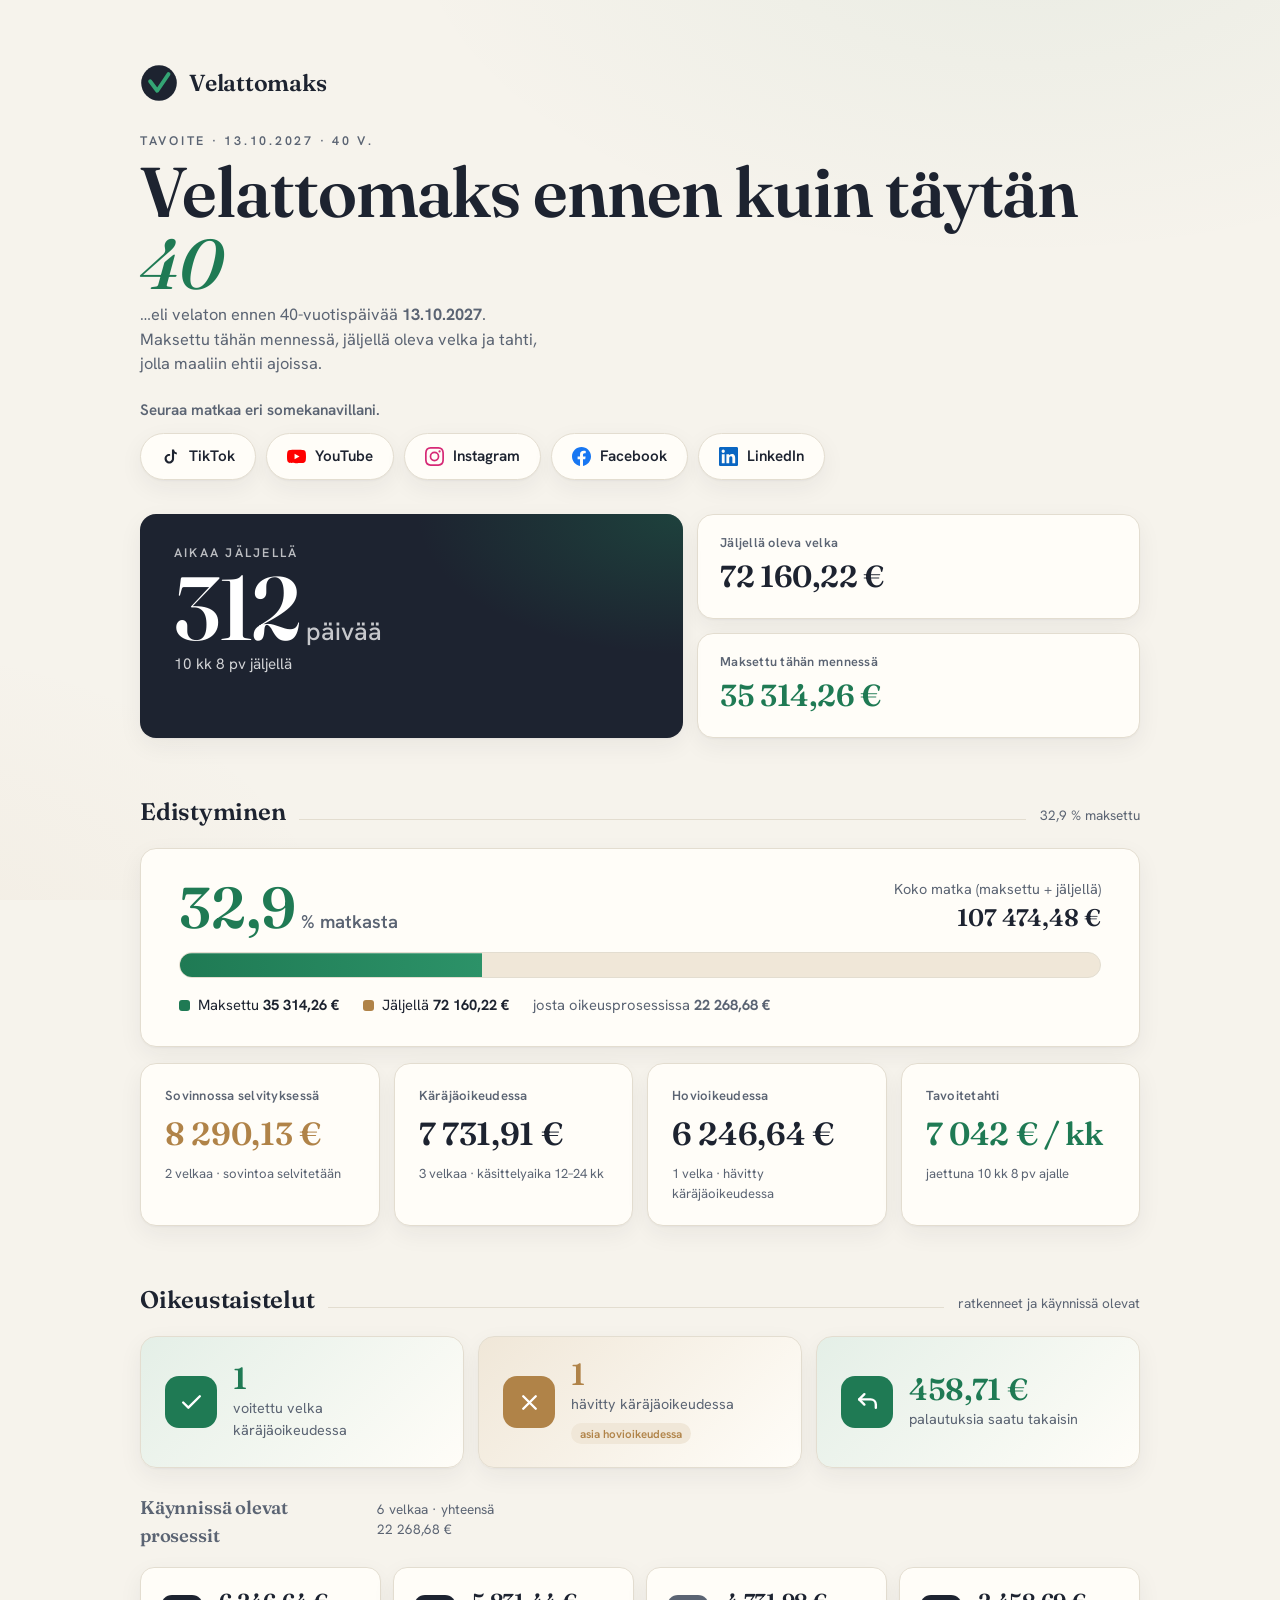
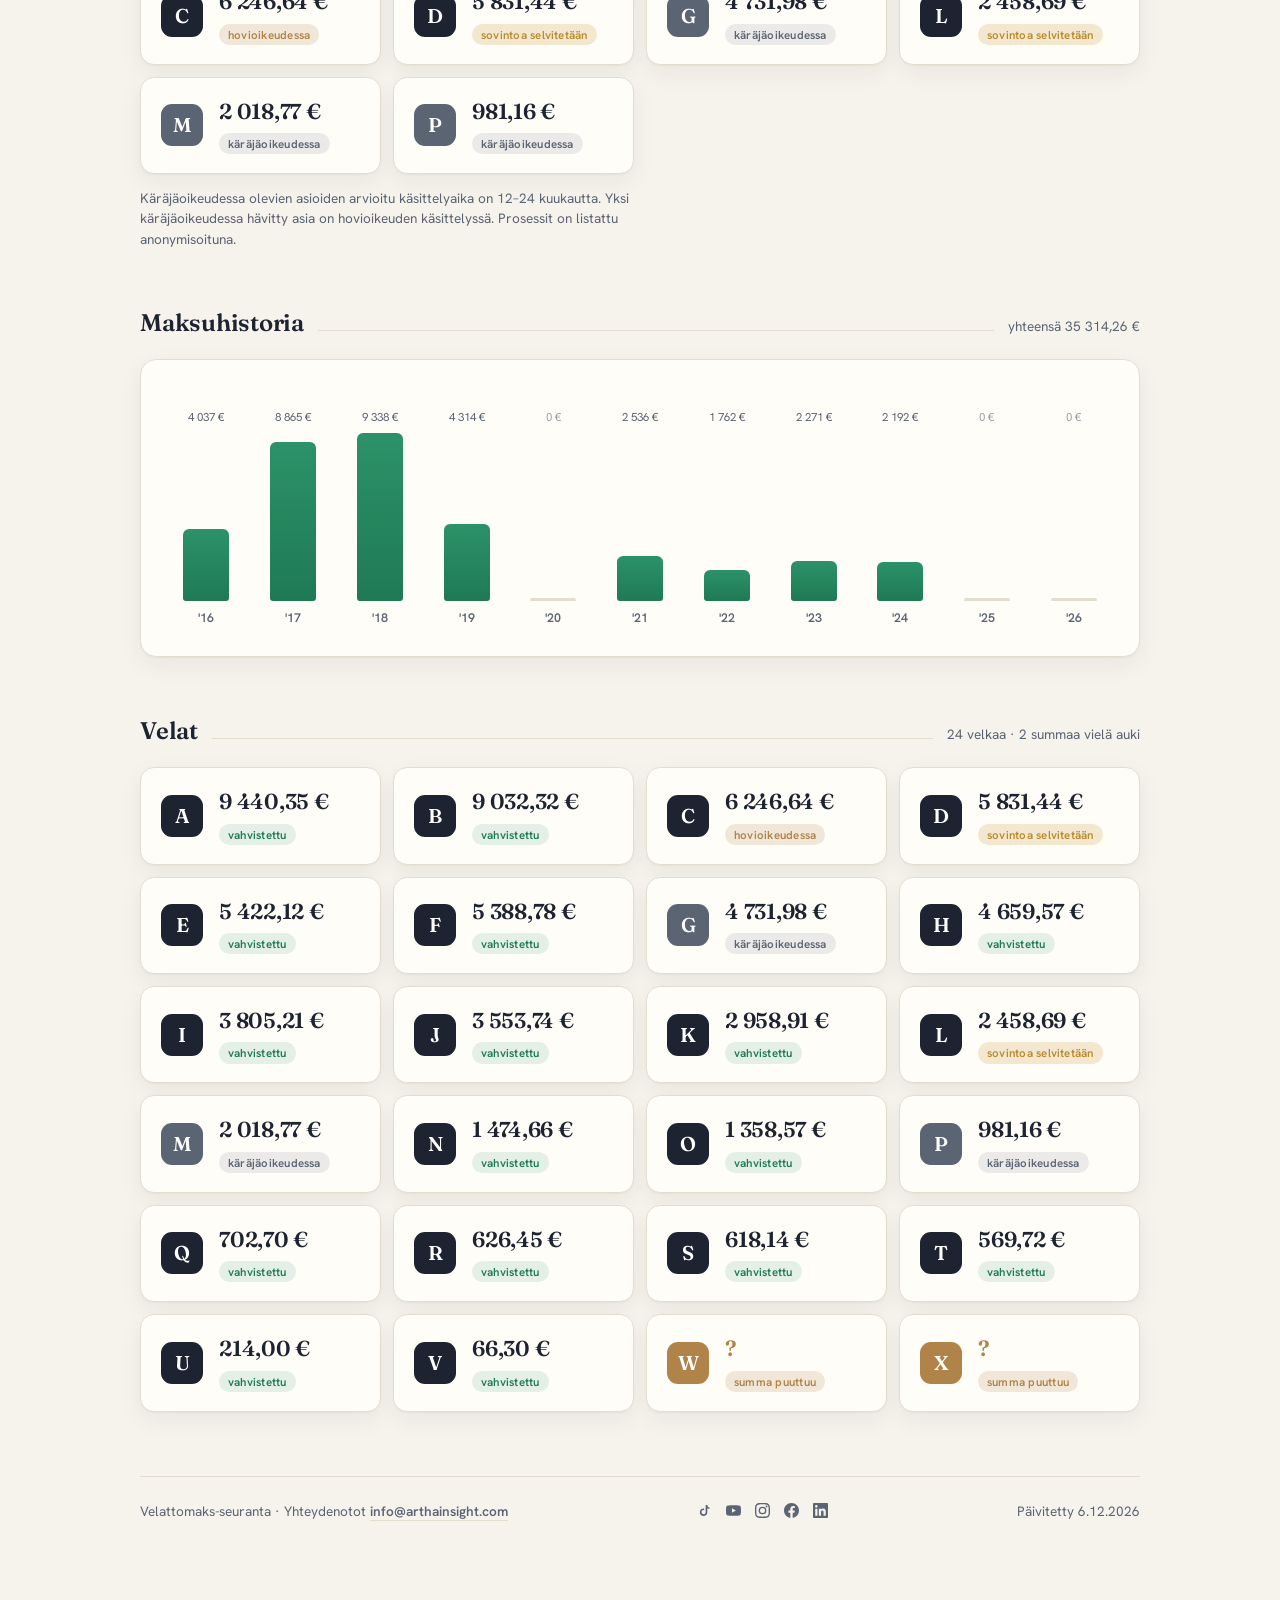
==== index.html @ cb8edb6e "Lisää kaksi velkaa, joiden summa ei ole vielä tiedossa Velkalistaan rivit W ja X ilman summaa; velka" ====
<!DOCTYPE html>
<html lang="fi">
<head>
<meta charset="UTF-8">
<meta name="viewport" content="width=device-width, initial-scale=1.0">
<title>Velattomaks ennen 40 — 13.10.2027</title>
<meta name="description" content="Tavoite: velaton ennen 40-vuotispäivää, 13.10.2027.">
<link rel="icon" href="/favicon.svg" type="image/svg+xml">
<link rel="apple-touch-icon" href="/favicon.svg">
<link rel="preconnect" href="https://fonts.googleapis.com">
<link rel="preconnect" href="https://fonts.gstatic.com" crossorigin>
<link href="https://fonts.googleapis.com/css2?family=Fraunces:opsz,wght@9..144,400;9..144,500;9..144,600;9..144,700&family=Hanken+Grotesk:wght@400;500;600;700&display=swap" rel="stylesheet">
<!-- Vercel Web Analytics: cookieless, no personal data, so no consent banner -->
<script defer src="/_vercel/insights/script.js"></script>
<style>
  :root{
    --paper:#f6f3ec;
    --paper-2:#fffdf8;
    --ink:#1d2330;
    --ink-soft:#5b6473;
    --line:#e3ddd0;
    --accent:#1f7a54;      /* maksettu / edistys */
    --accent-soft:#e4efe7;
    --remain:#b08348;      /* jäljellä */
    --remain-soft:#f0e7d8;
    --amber:#b9892f;
    --amber-soft:#f3e8cf;
    --shadow:0 1px 2px rgba(29,35,48,.04), 0 8px 24px rgba(29,35,48,.06);
    --radius:16px;
  }
  *{box-sizing:border-box;margin:0;padding:0}
  html{scroll-behavior:smooth}
  body{
    font-family:'Hanken Grotesk',system-ui,sans-serif;
    background:var(--paper);
    color:var(--ink);
    line-height:1.5;
    -webkit-font-smoothing:antialiased;
    font-feature-settings:"tnum" 1,"lnum" 1;
    background-image:
      radial-gradient(900px 500px at 80% -10%, rgba(31,122,84,.06), transparent 70%),
      radial-gradient(700px 500px at -10% 110%, rgba(176,131,72,.06), transparent 70%);
    background-attachment:fixed;
  }
  .wrap{max-width:1080px;margin:0 auto;padding:clamp(28px,5vw,72px) clamp(18px,4vw,40px) 80px}
  .num{font-variant-numeric:tabular-nums;font-feature-settings:"tnum" 1}

  /* ---------- Brand ---------- */
  .brand{display:flex;align-items:center;gap:11px;margin-bottom:30px}
  .brand-mark{width:38px;height:38px;flex:none}
  .brand-word{font-family:'Fraunces',serif;font-weight:600;font-size:1.45rem;color:var(--ink);letter-spacing:-.01em}

  /* ---------- Header ---------- */
  .kicker{font-size:.78rem;letter-spacing:.22em;text-transform:uppercase;color:var(--ink-soft);font-weight:600}
  h1{
    font-family:'Fraunces',serif;
    font-weight:600;
    font-size:clamp(2.4rem,6vw,4.4rem);
    line-height:1.02;
    letter-spacing:-.015em;
    margin:.35rem 0 .2rem;
  }
  h1 .em{color:var(--accent);font-style:italic;font-weight:500}
  .sub{color:var(--ink-soft);font-size:1.02rem;max-width:46ch}

  /* ---------- Countdown ---------- */
  .countdown{
    margin-top:34px;display:flex;flex-wrap:wrap;gap:14px;align-items:stretch;
  }
  .cd-main{
    flex:1 1 320px;background:var(--ink);color:#fff;border-radius:var(--radius);
    padding:30px 34px;position:relative;overflow:hidden;box-shadow:var(--shadow);
  }
  .cd-main::after{content:"";position:absolute;inset:0;background:
    radial-gradient(380px 200px at 100% 0%, rgba(31,122,84,.35), transparent 70%);pointer-events:none}
  .cd-label{font-size:.78rem;letter-spacing:.18em;text-transform:uppercase;opacity:.7;font-weight:600}
  .cd-days{font-family:'Fraunces',serif;font-size:clamp(3.2rem,9vw,5.6rem);line-height:.95;font-weight:600;margin:.15rem 0;letter-spacing:-.02em}
  .cd-days small{font-size:.28em;font-weight:500;letter-spacing:0;opacity:.75;margin-left:.4rem;font-family:'Hanken Grotesk',sans-serif}
  .cd-break{font-size:.95rem;opacity:.8}
  .cd-side{flex:1 1 220px;display:flex;flex-direction:column;gap:14px}
  .cd-chip{background:var(--paper-2);border:1px solid var(--line);border-radius:var(--radius);padding:18px 22px;box-shadow:var(--shadow);flex:1;display:flex;flex-direction:column;justify-content:center}
  .cd-chip .t{font-size:.8rem;color:var(--ink-soft);font-weight:600;letter-spacing:.02em}
  .cd-chip .v{font-family:'Fraunces',serif;font-size:1.9rem;font-weight:600;margin-top:2px;letter-spacing:-.01em}
  .cd-chip .v.accent{color:var(--accent)}

  /* ---------- Section ---------- */
  section{margin-top:56px}
  .sec-head{display:flex;align-items:baseline;gap:14px;margin-bottom:18px}
  .sec-head h2{font-family:'Fraunces',serif;font-weight:600;font-size:1.5rem;letter-spacing:-.01em}
  .sec-head h3{font-family:'Fraunces',serif;font-weight:600;font-size:1.15rem;letter-spacing:-.01em}
  .sec-head.sub{margin-top:26px}
  .sec-head .line{flex:1;height:1px;background:var(--line)}
  .sec-head .meta{font-size:.85rem;color:var(--ink-soft)}

  /* ---------- Progress ---------- */
  .progress-card{background:var(--paper-2);border:1px solid var(--line);border-radius:var(--radius);padding:30px clamp(22px,4vw,38px);box-shadow:var(--shadow)}
  .progress-top{display:flex;justify-content:space-between;align-items:flex-end;flex-wrap:wrap;gap:10px;margin-bottom:16px}
  .progress-top .pct{font-family:'Fraunces',serif;font-size:clamp(2.6rem,7vw,3.6rem);font-weight:600;color:var(--accent);line-height:1}
  .progress-top .pct small{font-size:.32em;color:var(--ink-soft);font-weight:600;font-family:'Hanken Grotesk',sans-serif;margin-left:.3rem}
  .progress-top .total{text-align:right;color:var(--ink-soft);font-size:.9rem}
  .progress-top .total b{display:block;font-family:'Fraunces',serif;color:var(--ink);font-size:1.5rem;font-weight:600}
  .bar{height:26px;border-radius:999px;background:var(--remain-soft);overflow:hidden;display:flex;border:1px solid var(--line)}
  .bar .fill{background:linear-gradient(90deg,#1f7a54,#2c9268);width:0;transition:width 1.4s cubic-bezier(.16,1,.3,1);box-shadow:inset 0 1px 0 rgba(255,255,255,.25)}
  .legend{display:flex;gap:24px;margin-top:16px;flex-wrap:wrap}
  .legend div{display:flex;align-items:center;gap:8px;font-size:.92rem}
  .dot{width:11px;height:11px;border-radius:3px}
  .dot.paid{background:var(--accent)}
  .dot.remain{background:var(--remain)}
  .legend b{font-variant-numeric:tabular-nums}
  .legend .muted{color:var(--ink-soft)}

  /* ---------- Stat grid ---------- */
  .stats{display:grid;grid-template-columns:repeat(auto-fit,minmax(210px,1fr));gap:14px;margin-top:16px}
  .stat{background:var(--paper-2);border:1px solid var(--line);border-radius:var(--radius);padding:22px 24px;box-shadow:var(--shadow)}
  .stat .t{font-size:.82rem;color:var(--ink-soft);font-weight:600;letter-spacing:.02em}
  .stat .v{font-family:'Fraunces',serif;font-size:2rem;font-weight:600;margin-top:4px;letter-spacing:-.01em}
  .stat .v.accent{color:var(--accent)}
  .stat .v.remain{color:var(--remain)}
  .stat .h{font-size:.82rem;color:var(--ink-soft);margin-top:6px}

  /* ---------- Wins ---------- */
  .wins{display:grid;grid-template-columns:repeat(auto-fit,minmax(250px,1fr));gap:14px}
  .win{background:linear-gradient(135deg,var(--accent-soft),var(--paper-2));border:1px solid var(--line);border-radius:var(--radius);padding:22px 24px;box-shadow:var(--shadow);display:flex;align-items:center;gap:16px}
  .win-ico{width:52px;height:52px;flex:none;border-radius:14px;background:var(--accent);color:#fff;display:grid;place-items:center}
  .win-ico svg{width:25px;height:25px;fill:none;stroke:currentColor;stroke-width:2.3;stroke-linecap:round;stroke-linejoin:round}
  .win-v{font-family:'Fraunces',serif;font-size:1.9rem;font-weight:600;color:var(--accent);line-height:1.05;letter-spacing:-.01em}
  .win-t{font-size:.9rem;color:var(--ink-soft);margin-top:3px;max-width:24ch}
  .win.loss{background:linear-gradient(135deg,var(--remain-soft),var(--paper-2))}
  .win.loss .win-ico{background:var(--remain)}
  .win.loss .win-v{color:var(--remain)}
  .win-note{display:inline-block;margin-top:7px;font-size:.72rem;font-weight:600;padding:2px 9px;border-radius:999px;background:var(--remain-soft);color:var(--remain)}

  /* ---------- Chart ---------- */
  .chart-card{background:var(--paper-2);border:1px solid var(--line);border-radius:var(--radius);padding:28px clamp(18px,3vw,30px);box-shadow:var(--shadow)}
  .chart{display:flex;align-items:flex-end;gap:clamp(6px,1.5vw,16px);height:240px;padding-top:20px}
  .col{flex:1;display:flex;flex-direction:column;align-items:center;gap:8px;height:100%;justify-content:flex-end;min-width:0}
  .col .amt{font-size:.72rem;color:var(--ink-soft);font-variant-numeric:tabular-nums;white-space:nowrap}
  .col .track{width:100%;flex:1;display:flex;align-items:flex-end;max-width:46px}
  .col .barv{width:100%;background:linear-gradient(180deg,#2c9268,#1f7a54);border-radius:6px 6px 3px 3px;height:0;transition:height 1.1s cubic-bezier(.16,1,.3,1);min-height:2px}
  .col.zero .barv{background:var(--line)}
  .col .yr{font-size:.78rem;color:var(--ink-soft);font-weight:600}
  .col.zero .amt{opacity:.6}

  /* ---------- Debt list ---------- */
  .debts{display:grid;grid-template-columns:repeat(auto-fill,minmax(240px,1fr));gap:12px}
  .debt{background:var(--paper-2);border:1px solid var(--line);border-radius:14px;padding:18px 20px;box-shadow:var(--shadow);display:flex;align-items:center;gap:16px}
  .badge{width:42px;height:42px;flex:none;border-radius:11px;background:var(--ink);color:#fff;display:grid;place-items:center;font-family:'Fraunces',serif;font-size:1.25rem;font-weight:600}
  .debt.unknown .badge{background:var(--remain)}
  .debt .info{min-width:0;flex:1}
  .debt .amt{font-family:'Fraunces',serif;font-size:1.35rem;font-weight:600;letter-spacing:-.01em}
  .debt .amt.q{color:var(--remain)}
  .tag{display:inline-block;margin-top:5px;font-size:.72rem;font-weight:600;padding:2px 9px;border-radius:999px;letter-spacing:.02em}
  .tag.ok{background:var(--accent-soft);color:var(--accent)}
  .tag.set{background:var(--amber-soft);color:var(--amber)}
  .tag.unk{background:var(--remain-soft);color:var(--remain)}
  .tag.court{background:rgba(91,100,115,.12);color:var(--ink-soft)}
  .debt.court .badge{background:var(--ink-soft)}
  .note{margin-top:14px;font-size:.85rem;color:var(--ink-soft);max-width:70ch}

  footer{margin-top:64px;padding-top:24px;border-top:1px solid var(--line);color:var(--ink-soft);font-size:.85rem;display:flex;justify-content:space-between;align-items:center;flex-wrap:wrap;gap:10px}

  /* ---------- Social links ---------- */
  .soc-lead{margin:22px 0 0;color:var(--ink-soft);font-size:.95rem;font-weight:600}
  .socials{display:flex;flex-wrap:wrap;gap:10px;margin-top:12px}
  .soc{display:inline-flex;align-items:center;gap:9px;padding:11px 20px;border-radius:999px;text-decoration:none;font-weight:600;font-size:.95rem;background:var(--paper-2);color:var(--ink);border:1px solid var(--line);box-shadow:var(--shadow);transition:transform .16s ease,box-shadow .16s ease}
  .soc:hover{transform:translateY(-2px);box-shadow:0 6px 20px rgba(29,35,48,.12)}
  .soc svg{width:19px;height:19px;flex:none}
  .soc.yt svg{color:#ff0000}
  .soc.ig svg{color:#d62976}
  .soc.fb svg{color:#1877f2}
  .soc.li svg{color:#0a66c2}
  .foot-soc{display:inline-flex;align-items:center;gap:14px;flex-wrap:wrap}
  .tt-foot{color:var(--ink-soft);text-decoration:none;font-weight:600;display:inline-flex;align-items:center;gap:7px}
  .tt-foot:hover{color:var(--ink)}
  .tt-foot svg{width:15px;height:15px}
  .foot-mail{color:var(--ink-soft);text-decoration:none;font-weight:600;border-bottom:1px solid var(--line)}
  .foot-mail:hover{color:var(--ink)}

  /* ---------- Mobile ---------- */
  @media (max-width:600px){
    .chart{height:300px;gap:4px;padding-top:6px}
    .col{gap:6px}
    .col .amt{writing-mode:vertical-rl;transform:rotate(180deg);font-size:.66rem;line-height:1}
    .col .track{max-width:26px}
    .col .yr{font-size:.7rem}
  }

  /* ---------- Entrance animation ---------- */
  .reveal{opacity:0;transform:translateY(14px);animation:rise .7s cubic-bezier(.16,1,.3,1) forwards}
  @keyframes rise{to{opacity:1;transform:none}}
  @media (prefers-reduced-motion:reduce){
    .reveal{animation:none;opacity:1;transform:none}
    .bar .fill,.col .barv{transition:none}
  }
</style>
</head>
<body>
<div class="wrap">
  <div class="brand reveal">
    <svg class="brand-mark" viewBox="0 0 64 64" aria-hidden="true"><circle cx="32" cy="32" r="30" fill="#1d2330"/><path d="M17 29 29 45 48 17" fill="none" stroke="#34a574" stroke-width="6.5" stroke-linecap="round" stroke-linejoin="round"/></svg>
    <span class="brand-word">Velattomaks</span>
  </div>
  <header class="reveal" style="animation-delay:.02s">
    <div class="kicker">Tavoite · 13.10.2027 · 40 v.</div>
    <h1>Velattomaks ennen kuin täytän <span class="em">40</span></h1>
    <p class="sub">…eli velaton ennen 40-vuotispäivää <b>13.10.2027</b>. Maksettu tähän mennessä, jäljellä oleva velka ja tahti, jolla maaliin ehtii ajoissa.</p>
    <p class="soc-lead">Seuraa matkaa eri somekanavillani.</p>
    <div class="socials">
      <a class="soc tk" href="https://www.tiktok.com/@velattomaks.fi" target="_blank" rel="noopener noreferrer">
        <svg viewBox="0 0 24 24" fill="currentColor" aria-hidden="true"><path d="M16.5 3c.3 2.1 1.6 3.73 3.5 4.03v2.34c-1.2 0-2.4-.38-3.5-1.02v6.43c0 3.31-2.69 6-6 6s-6-2.69-6-6 2.69-6 6-6c.34 0 .67.03 1 .08v2.42c-.32-.1-.66-.16-1-.16-1.83 0-3.33 1.5-3.33 3.34S8.67 18.17 10.5 18.17s3.33-1.5 3.33-3.34V3h2.67z"/></svg>
        TikTok
      </a>
      <a class="soc yt" href="https://www.youtube.com/@velattomaks" target="_blank" rel="noopener noreferrer">
        <svg viewBox="0 0 24 24" fill="currentColor" aria-hidden="true"><path d="M23.5 6.19a3.02 3.02 0 0 0-2.12-2.14C19.5 3.55 12 3.55 12 3.55s-7.5 0-9.38.5A3.02 3.02 0 0 0 .5 6.19C0 8.07 0 12 0 12s0 3.93.5 5.81a3.02 3.02 0 0 0 2.12 2.14c1.88.5 9.38.5 9.38.5s7.5 0 9.38-.5a3.02 3.02 0 0 0 2.12-2.14C24 15.93 24 12 24 12s0-3.93-.5-5.81zM9.55 15.57V8.43L15.82 12l-6.27 3.57z"/></svg>
        YouTube
      </a>
      <a class="soc ig" href="https://www.instagram.com/velattomaks.fi" target="_blank" rel="noopener noreferrer">
        <svg viewBox="0 0 24 24" fill="currentColor" aria-hidden="true"><path d="M12 2.16c3.2 0 3.58.02 4.85.07 3.25.15 4.77 1.69 4.92 4.92.06 1.27.07 1.65.07 4.85s-.01 3.58-.07 4.85c-.15 3.23-1.66 4.77-4.92 4.92-1.27.06-1.64.07-4.85.07s-3.58-.01-4.85-.07c-3.26-.15-4.77-1.7-4.92-4.92-.06-1.27-.07-1.64-.07-4.85s.01-3.58.07-4.85c.15-3.23 1.66-4.77 4.92-4.92C8.42 2.18 8.8 2.16 12 2.16zM12 0C8.74 0 8.33.01 7.05.07 2.7.27.27 2.69.07 7.05.01 8.33 0 8.74 0 12s.01 3.67.07 4.95c.2 4.36 2.62 6.78 6.98 6.98C8.33 23.99 8.74 24 12 24s3.67-.01 4.95-.07c4.35-.2 6.78-2.62 6.98-6.98.06-1.28.07-1.69.07-4.95s-.01-3.67-.07-4.95c-.2-4.35-2.62-6.78-6.98-6.98C15.67.01 15.26 0 12 0zm0 5.84a6.16 6.16 0 1 0 0 12.32 6.16 6.16 0 0 0 0-12.32zM12 16a4 4 0 1 1 0-8 4 4 0 0 1 0 8zm6.41-11.85a1.44 1.44 0 1 0 0 2.89 1.44 1.44 0 0 0 0-2.89z"/></svg>
        Instagram
      </a>
      <a class="soc fb" href="https://www.facebook.com/profile.php?id=61591109935003" target="_blank" rel="noopener noreferrer">
        <svg viewBox="0 0 24 24" fill="currentColor" aria-hidden="true"><path d="M24 12.07C24 5.44 18.63.07 12 .07S0 5.44 0 12.07c0 5.99 4.39 10.95 10.13 11.85v-8.38H7.08v-3.47h3.05V9.43c0-3.01 1.79-4.67 4.53-4.67 1.31 0 2.69.24 2.69.24v2.95h-1.51c-1.49 0-1.96.93-1.96 1.87v2.25h3.33l-.53 3.47h-2.8v8.38C19.61 23.02 24 18.06 24 12.07z"/></svg>
        Facebook
      </a>
      <a class="soc li" href="https://www.linkedin.com/in/rikuforsell/" target="_blank" rel="noopener noreferrer">
        <svg viewBox="0 0 24 24" fill="currentColor" aria-hidden="true"><path d="M20.45 20.45h-3.56v-5.57c0-1.33-.03-3.04-1.85-3.04-1.86 0-2.14 1.45-2.14 2.94v5.67H9.34V9h3.42v1.56h.05c.48-.9 1.64-1.85 3.37-1.85 3.6 0 4.27 2.37 4.27 5.46v6.28zM5.34 7.43a2.06 2.06 0 1 1 0-4.13 2.06 2.06 0 0 1 0 4.13zM7.12 20.45H3.56V9h3.56v11.45zM22.22 0H1.77C.79 0 0 .77 0 1.73v20.54C0 23.23.79 24 1.77 24h20.45c.98 0 1.78-.77 1.78-1.73V1.73C24 .77 23.2 0 22.22 0z"/></svg>
        LinkedIn
      </a>
    </div>

    <div class="countdown">
      <div class="cd-main">
        <div class="cd-label">Aikaa jäljellä</div>
        <div class="cd-days num" id="cdDays">—<small>päivää</small></div>
        <div class="cd-break num" id="cdBreak">—</div>
      </div>
      <div class="cd-side">
        <div class="cd-chip">
          <span class="t">Jäljellä oleva velka</span>
          <span class="v num" id="cdRemain">—</span>
        </div>
        <div class="cd-chip">
          <span class="t">Maksettu tähän mennessä</span>
          <span class="v accent num" id="cdPaid">—</span>
        </div>
      </div>
    </div>
  </header>

  <section class="reveal" style="animation-delay:.08s">
    <div class="sec-head"><h2>Edistyminen</h2><span class="line"></span><span class="meta" id="progMeta"></span></div>
    <div class="progress-card">
      <div class="progress-top">
        <div class="pct num" id="pctVal">0<small>% matkasta</small></div>
        <div class="total"><span>Koko matka (maksettu + jäljellä)</span><b class="num" id="journeyTotal">—</b></div>
      </div>
      <div class="bar"><div class="fill" id="barFill"></div></div>
      <div class="legend">
        <div><span class="dot paid"></span><span>Maksettu <b class="num" id="legPaid">—</b></span></div>
        <div><span class="dot remain"></span><span>Jäljellä <b class="num" id="legRemain">—</b></span></div>
        <div><span class="muted">josta oikeusprosessissa <b class="num" id="legSet">—</b></span></div>
      </div>
    </div>

    <div class="stats">
      <div class="stat"><div class="t">Sovinnossa selvityksessä</div><div class="v remain num" id="stSet">—</div><div class="h" id="stSetH">summa voi vielä muuttua</div></div>
      <div class="stat"><div class="t">Käräjäoikeudessa</div><div class="v num" id="stCourt">—</div><div class="h" id="stCourtH">odottaa käsittelyä</div></div>
      <div class="stat"><div class="t">Hovioikeudessa</div><div class="v num" id="stAppeal">—</div><div class="h" id="stAppealH">odottaa käsittelyä</div></div>
      <div class="stat"><div class="t">Tavoitetahti</div><div class="v accent num" id="stPace">—</div><div class="h" id="stPaceH">jotta velaton 13.10.2027</div></div>
    </div>
  </section>

  <section class="reveal" style="animation-delay:.12s">
    <div class="sec-head"><h2>Oikeustaistelut</h2><span class="line"></span><span class="meta">ratkenneet ja käynnissä olevat</span></div>
    <div class="wins">
      <div class="win">
        <div class="win-ico"><svg viewBox="0 0 24 24" aria-hidden="true"><path d="M20 6 9 17l-5-5"/></svg></div>
        <div><div class="win-v num" id="winCourt">—</div><div class="win-t">voitettu velka käräjäoikeudessa</div></div>
      </div>
      <div class="win loss">
        <div class="win-ico"><svg viewBox="0 0 24 24" aria-hidden="true"><path d="M18 6 6 18M6 6l12 12"/></svg></div>
        <div><div class="win-v num" id="winLoss">—</div><div class="win-t">hävitty käräjäoikeudessa</div><span class="win-note">asia hovioikeudessa</span></div>
      </div>
      <div class="win">
        <div class="win-ico"><svg viewBox="0 0 24 24" aria-hidden="true"><path d="M9 14 4 9l5-5"/><path d="M4 9h11a5 5 0 0 1 5 5v3"/></svg></div>
        <div><div class="win-v num" id="winRefund">—</div><div class="win-t">palautuksia saatu takaisin</div></div>
      </div>
    </div>

    <div class="sec-head sub"><h3>Käynnissä olevat prosessit</h3><span class="line"></span><span class="meta" id="caseMeta"></span></div>
    <div class="debts" id="caseList"></div>
    <p class="note">Käräjäoikeudessa olevien asioiden arvioitu käsittelyaika on 12–24 kuukautta. Yksi käräjäoikeudessa hävitty asia on hovioikeuden käsittelyssä. Prosessit on listattu anonymisoituna.</p>
  </section>

  <section class="reveal" style="animation-delay:.16s">
    <div class="sec-head"><h2>Maksuhistoria</h2><span class="line"></span><span class="meta" id="histMeta"></span></div>
    <div class="chart-card"><div class="chart" id="chart"></div></div>
  </section>

  <section class="reveal" style="animation-delay:.2s">
    <div class="sec-head"><h2>Velat</h2><span class="line"></span><span class="meta" id="debtMeta"></span></div>
    <div class="debts" id="debtList"></div>
  </section>

  <footer>
    <span>Velattomaks-seuranta · Yhteydenotot <a class="foot-mail" href="mailto:info@arthainsight.com">info@arthainsight.com</a></span>
    <span class="foot-soc">
      <a class="tt-foot" href="https://www.tiktok.com/@velattomaks.fi" target="_blank" rel="noopener noreferrer" aria-label="TikTok" title="TikTok">
        <svg viewBox="0 0 24 24" fill="currentColor" aria-hidden="true"><path d="M16.5 3c.3 2.1 1.6 3.73 3.5 4.03v2.34c-1.2 0-2.4-.38-3.5-1.02v6.43c0 3.31-2.69 6-6 6s-6-2.69-6-6 2.69-6 6-6c.34 0 .67.03 1 .08v2.42c-.32-.1-.66-.16-1-.16-1.83 0-3.33 1.5-3.33 3.34S8.67 18.17 10.5 18.17s3.33-1.5 3.33-3.34V3h2.67z"/></svg>
      </a>
      <a class="tt-foot" href="https://www.youtube.com/@velattomaks" target="_blank" rel="noopener noreferrer" aria-label="YouTube" title="YouTube">
        <svg viewBox="0 0 24 24" fill="currentColor" aria-hidden="true"><path d="M23.5 6.19a3.02 3.02 0 0 0-2.12-2.14C19.5 3.55 12 3.55 12 3.55s-7.5 0-9.38.5A3.02 3.02 0 0 0 .5 6.19C0 8.07 0 12 0 12s0 3.93.5 5.81a3.02 3.02 0 0 0 2.12 2.14c1.88.5 9.38.5 9.38.5s7.5 0 9.38-.5a3.02 3.02 0 0 0 2.12-2.14C24 15.93 24 12 24 12s0-3.93-.5-5.81zM9.55 15.57V8.43L15.82 12l-6.27 3.57z"/></svg>
      </a>
      <a class="tt-foot" href="https://www.instagram.com/velattomaks.fi" target="_blank" rel="noopener noreferrer" aria-label="Instagram" title="Instagram">
        <svg viewBox="0 0 24 24" fill="currentColor" aria-hidden="true"><path d="M12 2.16c3.2 0 3.58.02 4.85.07 3.25.15 4.77 1.69 4.92 4.92.06 1.27.07 1.65.07 4.85s-.01 3.58-.07 4.85c-.15 3.23-1.66 4.77-4.92 4.92-1.27.06-1.64.07-4.85.07s-3.58-.01-4.85-.07c-3.26-.15-4.77-1.7-4.92-4.92-.06-1.27-.07-1.64-.07-4.85s.01-3.58.07-4.85c.15-3.23 1.66-4.77 4.92-4.92C8.42 2.18 8.8 2.16 12 2.16zM12 0C8.74 0 8.33.01 7.05.07 2.7.27.27 2.69.07 7.05.01 8.33 0 8.74 0 12s.01 3.67.07 4.95c.2 4.36 2.62 6.78 6.98 6.98C8.33 23.99 8.74 24 12 24s3.67-.01 4.95-.07c4.35-.2 6.78-2.62 6.98-6.98.06-1.28.07-1.69.07-4.95s-.01-3.67-.07-4.95c-.2-4.35-2.62-6.78-6.98-6.98C15.67.01 15.26 0 12 0zm0 5.84a6.16 6.16 0 1 0 0 12.32 6.16 6.16 0 0 0 0-12.32zM12 16a4 4 0 1 1 0-8 4 4 0 0 1 0 8zm6.41-11.85a1.44 1.44 0 1 0 0 2.89 1.44 1.44 0 0 0 0-2.89z"/></svg>
      </a>
      <a class="tt-foot" href="https://www.facebook.com/profile.php?id=61591109935003" target="_blank" rel="noopener noreferrer" aria-label="Facebook" title="Facebook">
        <svg viewBox="0 0 24 24" fill="currentColor" aria-hidden="true"><path d="M24 12.07C24 5.44 18.63.07 12 .07S0 5.44 0 12.07c0 5.99 4.39 10.95 10.13 11.85v-8.38H7.08v-3.47h3.05V9.43c0-3.01 1.79-4.67 4.53-4.67 1.31 0 2.69.24 2.69.24v2.95h-1.51c-1.49 0-1.96.93-1.96 1.87v2.25h3.33l-.53 3.47h-2.8v8.38C19.61 23.02 24 18.06 24 12.07z"/></svg>
      </a>
      <a class="tt-foot" href="https://www.linkedin.com/in/rikuforsell/" target="_blank" rel="noopener noreferrer" aria-label="LinkedIn" title="LinkedIn">
        <svg viewBox="0 0 24 24" fill="currentColor" aria-hidden="true"><path d="M20.45 20.45h-3.56v-5.57c0-1.33-.03-3.04-1.85-3.04-1.86 0-2.14 1.45-2.14 2.94v5.67H9.34V9h3.42v1.56h.05c.48-.9 1.64-1.85 3.37-1.85 3.6 0 4.27 2.37 4.27 5.46v6.28zM5.34 7.43a2.06 2.06 0 1 1 0-4.13 2.06 2.06 0 0 1 0 4.13zM7.12 20.45H3.56V9h3.56v11.45zM22.22 0H1.77C.79 0 0 .77 0 1.73v20.54C0 23.23.79 24 1.77 24h20.45c.98 0 1.78-.77 1.78-1.73V1.73C24 .77 23.2 0 22.22 0z"/></svg>
      </a>
    </span>
    <span id="updated"></span>
  </footer>
</div>

<script>
const DATA = {
  deadline: "2027-10-13",
  wins: { courtWins: 1, courtLosses: 1, refunds: 458.71 },
  payments: [
    {year:2016, amount:4037.32},
    {year:2017, amount:8865.42},
    {year:2018, amount:9337.56},
    {year:2019, amount:4313.51},
    {year:2020, amount:0},
    {year:2021, amount:2536.35},
    {year:2022, amount:1761.59},
    {year:2023, amount:2270.91},
    {year:2024, amount:2191.60},
    {year:2025, amount:0},
    {year:2026, amount:0},
  ],
  // Yksi rivi per perinnässä oleva velka, anonymisoituna. amount = velkasumma,
  // null = summa ei tiedossa. status kertoo käynnissä olevan prosessin:
  //   "settling" = vastapuoleen ollaan yhteydessä, sovinnon mahdollisuutta selvitetään
  //   "court"    = käräjäoikeuden käsittelyssä, arvioitu käsittelyaika 12–24 kk
  //   "appeal"   = hävitty käräjäoikeudessa, asia hovioikeuden käsittelyssä
  // Ilman status-kenttää velka ei ole oikeusprosessissa.
  debts: [
    {id:"A", amount:9440.35},
    {id:"B", amount:9032.32},
    {id:"C", amount:6246.64, status:"appeal"},
    {id:"D", amount:5831.44, status:"settling"},
    {id:"E", amount:5422.12},
    {id:"F", amount:5388.78},
    {id:"G", amount:4731.98, status:"court"},
    {id:"H", amount:4659.57},
    {id:"I", amount:3805.21},
    {id:"J", amount:3553.74},
    {id:"K", amount:2958.91},
    {id:"L", amount:2458.69, status:"settling"},
    {id:"M", amount:2018.77, status:"court"},
    {id:"N", amount:1474.66},
    {id:"O", amount:1358.57},
    {id:"P", amount:981.16, status:"court"},
    {id:"Q", amount:702.70},
    {id:"R", amount:626.45},
    {id:"S", amount:618.14},
    {id:"T", amount:569.72},
    {id:"U", amount:214.00},
    {id:"V", amount:66.30},
    {id:"W", amount:null},
    {id:"X", amount:null},
  ],
};

const eur = n => new Intl.NumberFormat('fi-FI',{style:'currency',currency:'EUR',maximumFractionDigits:2}).format(n);
const eur0 = n => new Intl.NumberFormat('fi-FI',{style:'currency',currency:'EUR',maximumFractionDigits:0}).format(n);
const fi = n => new Intl.NumberFormat('fi-FI').format(n);

const remaining = DATA.debts.reduce((s,d)=>s+(d.amount||0),0);
const cases     = DATA.debts.filter(d=>d.status);
const ofStatus  = st => cases.filter(c=>c.status===st);
const sumOf     = st => ofStatus(st).reduce((s,c)=>s+(c.amount||0),0);
const settling  = sumOf("settling");
const inCourt   = sumOf("court");
const inAppeal  = sumOf("appeal");
const inProcess = cases.reduce((s,c)=>s+(c.amount||0),0);
const paid      = DATA.payments.reduce((s,p)=>s+p.amount,0);

// ---- Tilamerkinnät ----
const LABELS = {
  settling:{cls:'set',   text:'sovintoa selvitetään'},
  court:   {cls:'court', text:'käräjäoikeudessa'},
  appeal:  {cls:'unk',   text:'hovioikeudessa'},
};
const tagFor = d => d.amount===null
  ? '<span class="tag unk">summa puuttuu</span>'
  : d.status
    ? `<span class="tag ${LABELS[d.status].cls}">${LABELS[d.status].text}</span>`
    : '<span class="tag ok">vahvistettu</span>';
const journey   = paid + remaining;
const pct       = journey>0 ? paid/journey*100 : 0;

// ---- Countdown / pace ----
function calc(){
  const now = new Date();
  const dl  = new Date(DATA.deadline+"T23:59:59");
  const ms  = dl - now;
  const days = Math.max(0, Math.ceil(ms/86400000));
  // kuukaudet + päivät erittely
  let months=0; const cur=new Date(now);
  while(true){ const nx=new Date(cur); nx.setMonth(nx.getMonth()+1); if(nx<=dl){months++;cur.setTime(nx.getTime());}else break; }
  const remDays = Math.max(0, Math.ceil((dl-cur)/86400000));
  const monthsExact = Math.max(0.1, ms/86400000/30.437);
  const pace = remaining/monthsExact;
  return {days, months, remDays, pace};
}

function render(){
  const c = calc();
  document.getElementById('cdDays').innerHTML = fi(c.days)+'<small>päivää</small>';
  document.getElementById('cdBreak').textContent = `${c.months} kk ${c.remDays} pv jäljellä`;
  document.getElementById('cdRemain').textContent = eur(remaining);
  document.getElementById('cdPaid').textContent   = eur(paid);

  document.getElementById('journeyTotal').textContent = eur(journey);
  document.getElementById('legPaid').textContent   = eur(paid);
  document.getElementById('legRemain').textContent = eur(remaining);
  document.getElementById('legSet').textContent    = eur(inProcess);
  document.getElementById('progMeta').textContent  = `${pct.toFixed(1).replace('.',',')} % maksettu`;

  document.getElementById('stSet').textContent       = eur(settling);
  document.getElementById('stSetH').textContent      = `${ofStatus("settling").length} velkaa · sovintoa selvitetään`;
  document.getElementById('stCourt').textContent     = eur(inCourt);
  document.getElementById('stCourtH').textContent    = `${ofStatus("court").length} velkaa · käsittelyaika 12–24 kk`;
  document.getElementById('stAppeal').textContent    = eur(inAppeal);
  document.getElementById('stAppealH').textContent   = `${ofStatus("appeal").length} velka · hävitty käräjäoikeudessa`;
  document.getElementById('stPace').textContent      = eur0(c.pace)+' / kk';
  document.getElementById('stPaceH').textContent     = `jaettuna ${c.months} kk ${c.remDays} pv ajalle`;

  // animate pct
  const pv = document.getElementById('pctVal');
  const fill = document.getElementById('barFill');
  requestAnimationFrame(()=>{ fill.style.width = pct+'%'; });
  let cur2=0; const step=pct/40;
  const t=setInterval(()=>{cur2+=step; if(cur2>=pct){cur2=pct;clearInterval(t);} pv.innerHTML=cur2.toFixed(1).replace('.',',')+'<small>% matkasta</small>';},22);
}

// ---- Chart ----
(function(){
  const max = Math.max(...DATA.payments.map(p=>p.amount));
  const chart = document.getElementById('chart');
  DATA.payments.forEach((p,i)=>{
    const zero = p.amount===0;
    const col = document.createElement('div');
    col.className='col'+(zero?' zero':'');
    col.innerHTML = `<div class="amt">${zero?'0 €':eur0(p.amount)}</div>
      <div class="track"><div class="barv" data-h="${max>0?(p.amount/max*100):0}"></div></div>
      <div class="yr">'${String(p.year).slice(2)}</div>`;
    chart.appendChild(col);
  });
  const total = paid;
  document.getElementById('histMeta').textContent = `yhteensä ${eur(total)}`;
  // animate bars
  setTimeout(()=>{ chart.querySelectorAll('.barv').forEach((b,i)=>{ setTimeout(()=>{ b.style.height=Math.max(2,b.dataset.h)+'%'; }, i*55); }); }, 250);
})();

// ---- Debt list ----
(function(){
  const list = document.getElementById('debtList');
  const missing = DATA.debts.filter(d=>d.amount===null).length;
  document.getElementById('debtMeta').textContent = missing
    ? `${DATA.debts.length} velkaa · ${missing} summaa vielä auki`
    : `${DATA.debts.length} velkaa · anonymisoituna`;
  const sorted = [...DATA.debts].sort((a,b)=>(b.amount ?? -1)-(a.amount ?? -1));
  sorted.forEach(d=>{
    const unknown = d.amount===null;
    const tag = tagFor(d);
    const el = document.createElement('div');
    el.className='debt'+(unknown?' unknown':'')+(d.status==='court'?' court':'');
    el.innerHTML = `<div class="badge">${d.id}</div>
      <div class="info">
        <div class="amt${unknown?' q':''}">${unknown?'?':eur(d.amount)}</div>
        ${tag}
      </div>`;
    list.appendChild(el);
  });
})();

// ---- Käynnissä olevat prosessit ----
(function(){
  const list = document.getElementById('caseList');
  cases.forEach(c=>{
    const unknown = c.amount===null;
    const el = document.createElement('div');
    el.className = 'debt'+(unknown?' unknown':'')+(c.status==='court'?' court':'');
    el.innerHTML = `<div class="badge">${c.id}</div>
      <div class="info">
        <div class="amt${unknown?' q':''}">${unknown?'?':eur(c.amount)}</div>
        ${tagFor(c)}
      </div>`;
    list.appendChild(el);
  });
  const unknowns = cases.filter(c=>c.amount===null).length;
  document.getElementById('caseMeta').textContent = unknowns
    ? `${cases.length} velkaa · tunnetut summat ${eur(inProcess)} · ${unknowns} summa vielä auki`
    : `${cases.length} velkaa · yhteensä ${eur(inProcess)}`;
})();

// ---- Wins ----
document.getElementById('winCourt').textContent = fi(DATA.wins.courtWins);
document.getElementById('winLoss').textContent = fi(DATA.wins.courtLosses);
document.getElementById('winRefund').textContent = eur(DATA.wins.refunds);

document.getElementById('updated').textContent = 'Päivitetty ' + new Date().toLocaleDateString('fi-FI');

render();
setInterval(render, 60000); // päivitä countdown minuutin välein
</script>
</body>
</html>
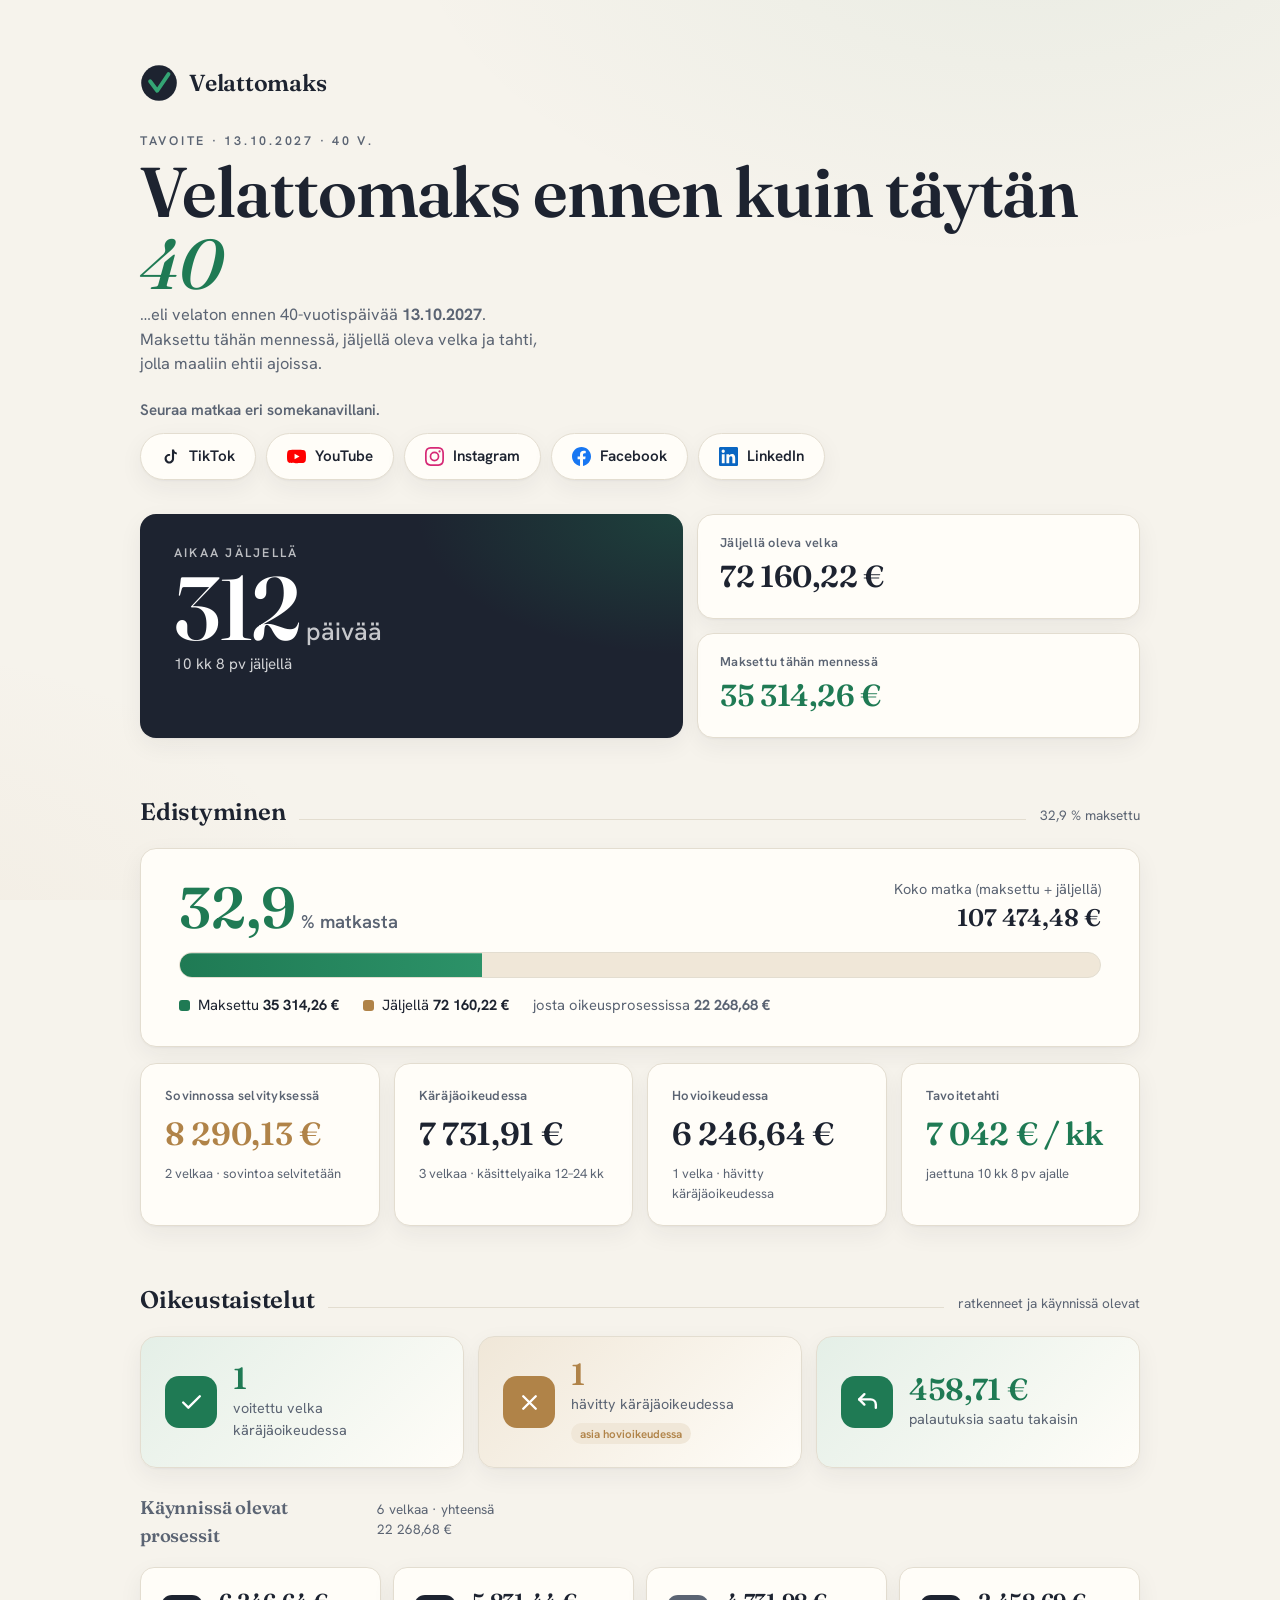
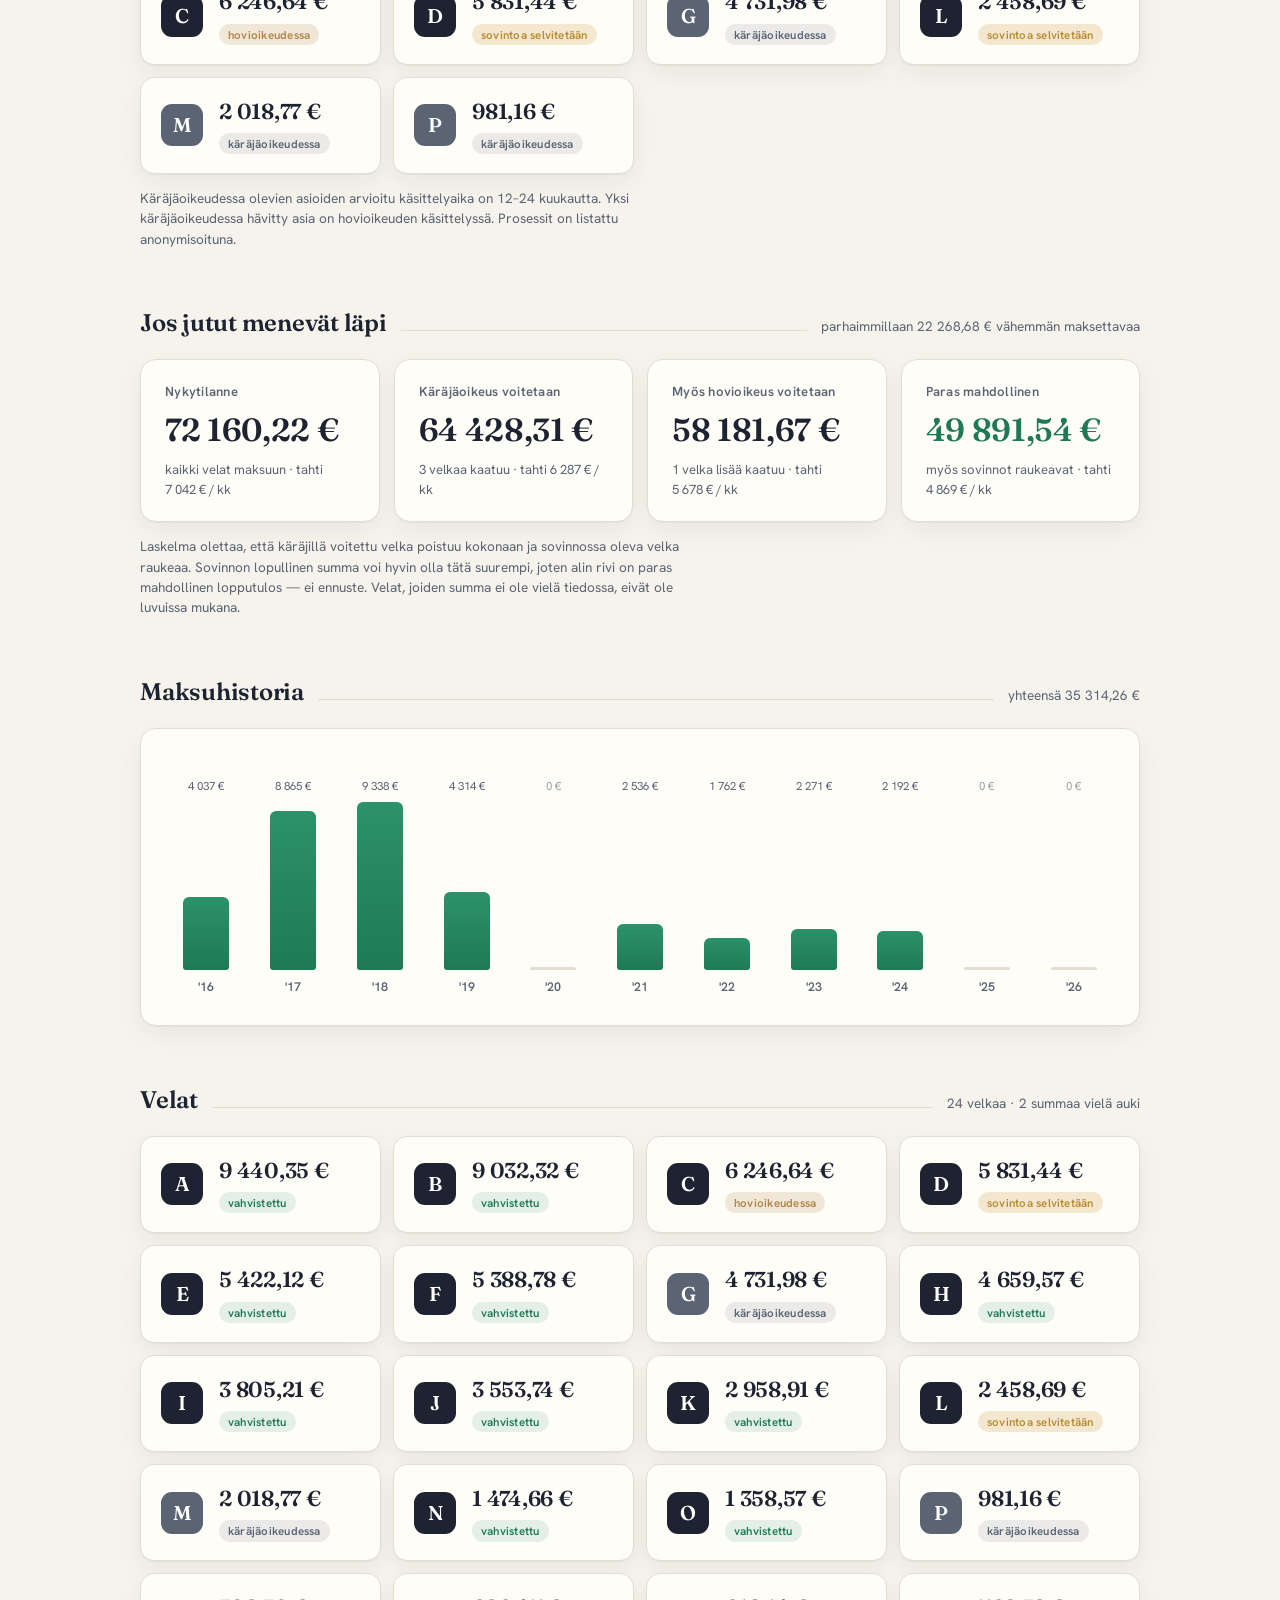
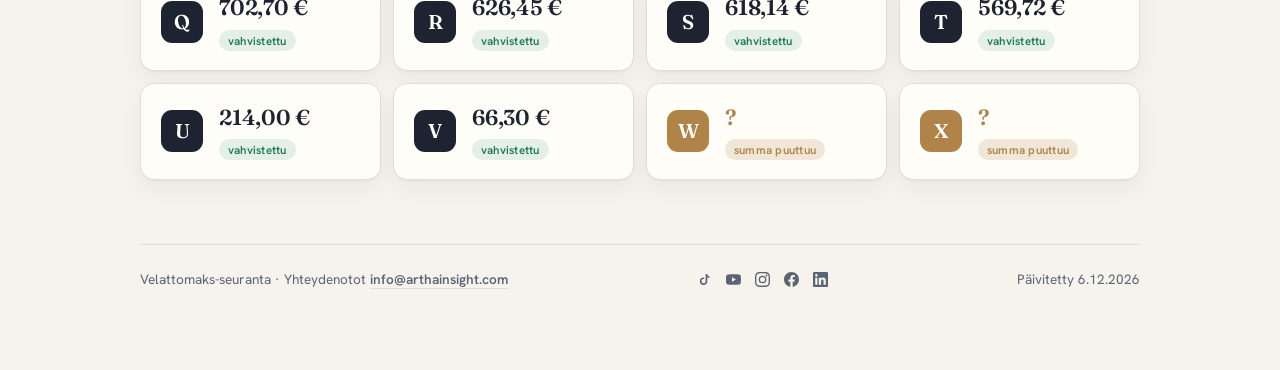
==== commit 1df149a5: "Lisää skenaariolaskelma oikeusjuttujen lopputuloksista Uusi "Jos jutut menevät läpi" -osio näyttää j" ====
--- a/index.html
+++ b/index.html
@@ -290,6 +290,12 @@
     <div class="sec-head sub"><h3>Käynnissä olevat prosessit</h3><span class="line"></span><span class="meta" id="caseMeta"></span></div>
     <div class="debts" id="caseList"></div>
     <p class="note">Käräjäoikeudessa olevien asioiden arvioitu käsittelyaika on 12–24 kuukautta. Yksi käräjäoikeudessa hävitty asia on hovioikeuden käsittelyssä. Prosessit on listattu anonymisoituna.</p>
+  </section>
+
+  <section class="reveal" style="animation-delay:.14s">
+    <div class="sec-head"><h2>Jos jutut menevät läpi</h2><span class="line"></span><span class="meta" id="scenMeta"></span></div>
+    <div class="stats" id="scenList"></div>
+    <p class="note">Laskelma olettaa, että käräjillä voitettu velka poistuu kokonaan ja sovinnossa oleva velka raukeaa. Sovinnon lopullinen summa voi hyvin olla tätä suurempi, joten alin rivi on paras mahdollinen lopputulos — ei ennuste. Velat, joiden summa ei ole vielä tiedossa, eivät ole luvuissa mukana.</p>
   </section>
 
   <section class="reveal" style="animation-delay:.16s">
@@ -416,7 +422,7 @@
   const remDays = Math.max(0, Math.ceil((dl-cur)/86400000));
   const monthsExact = Math.max(0.1, ms/86400000/30.437);
   const pace = remaining/monthsExact;
-  return {days, months, remDays, pace};
+  return {days, months, remDays, monthsExact, pace};
 }
 
 function render(){
@@ -440,6 +446,20 @@
   document.getElementById('stAppealH').textContent   = `${ofStatus("appeal").length} velka · hävitty käräjäoikeudessa`;
   document.getElementById('stPace').textContent      = eur0(c.pace)+' / kk';
   document.getElementById('stPaceH').textContent     = `jaettuna ${c.months} kk ${c.remDays} pv ajalle`;
+
+  const scen = [
+    {t:'Nykytilanne',               amount:remaining,                      h:'kaikki velat maksuun'},
+    {t:'Käräjäoikeus voitetaan',    amount:remaining-inCourt,              h:`${ofStatus("court").length} velkaa kaatuu`},
+    {t:'Myös hovioikeus voitetaan', amount:remaining-inCourt-inAppeal,     h:`${ofStatus("appeal").length} velka lisää kaatuu`},
+    {t:'Paras mahdollinen',         amount:remaining-inProcess,            h:'myös sovinnot raukeavat', best:true},
+  ];
+  document.getElementById('scenList').innerHTML = scen.map(x=>
+    `<div class="stat">
+      <div class="t">${x.t}</div>
+      <div class="v num${x.best?' accent':''}">${eur(x.amount)}</div>
+      <div class="h">${x.h} · tahti ${eur0(x.amount/c.monthsExact)} / kk</div>
+    </div>`).join('');
+  document.getElementById('scenMeta').textContent = `parhaimmillaan ${eur(inProcess)} vähemmän maksettavaa`;
 
   // animate pct
   const pv = document.getElementById('pctVal');
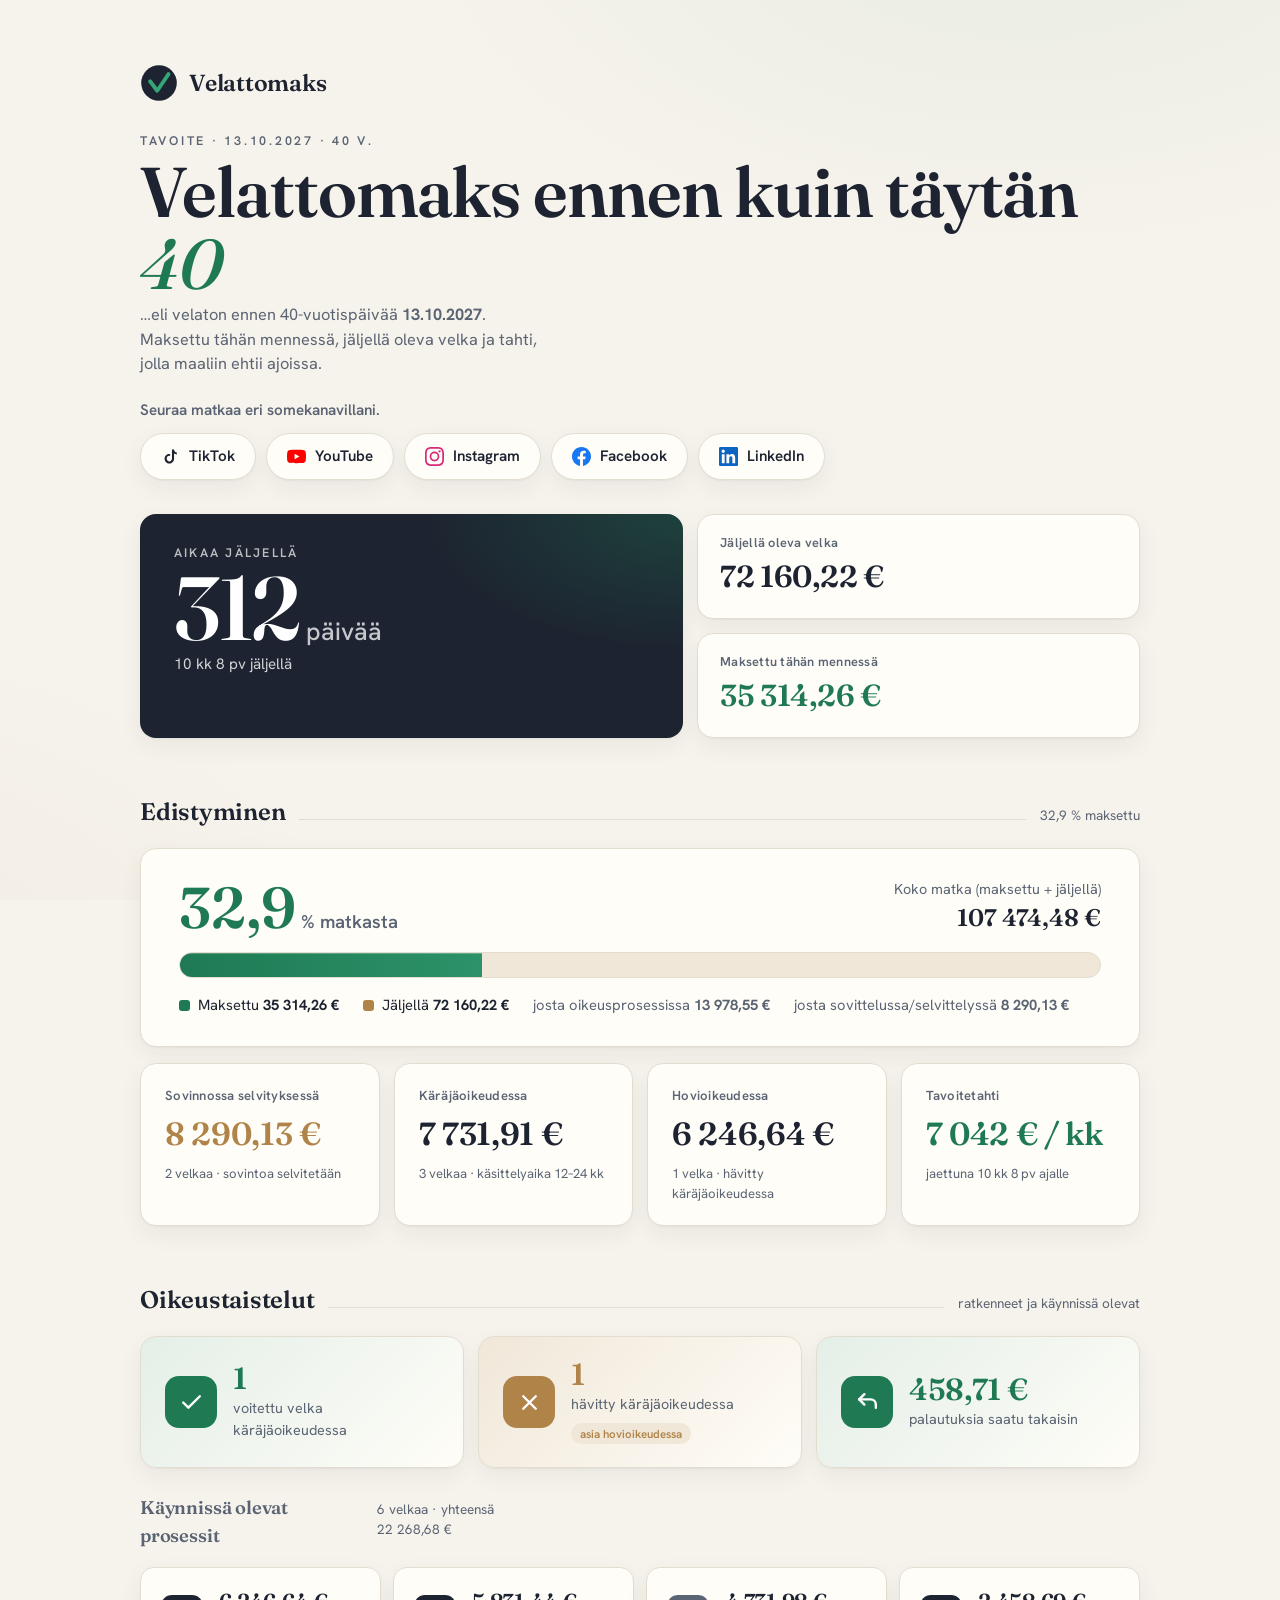
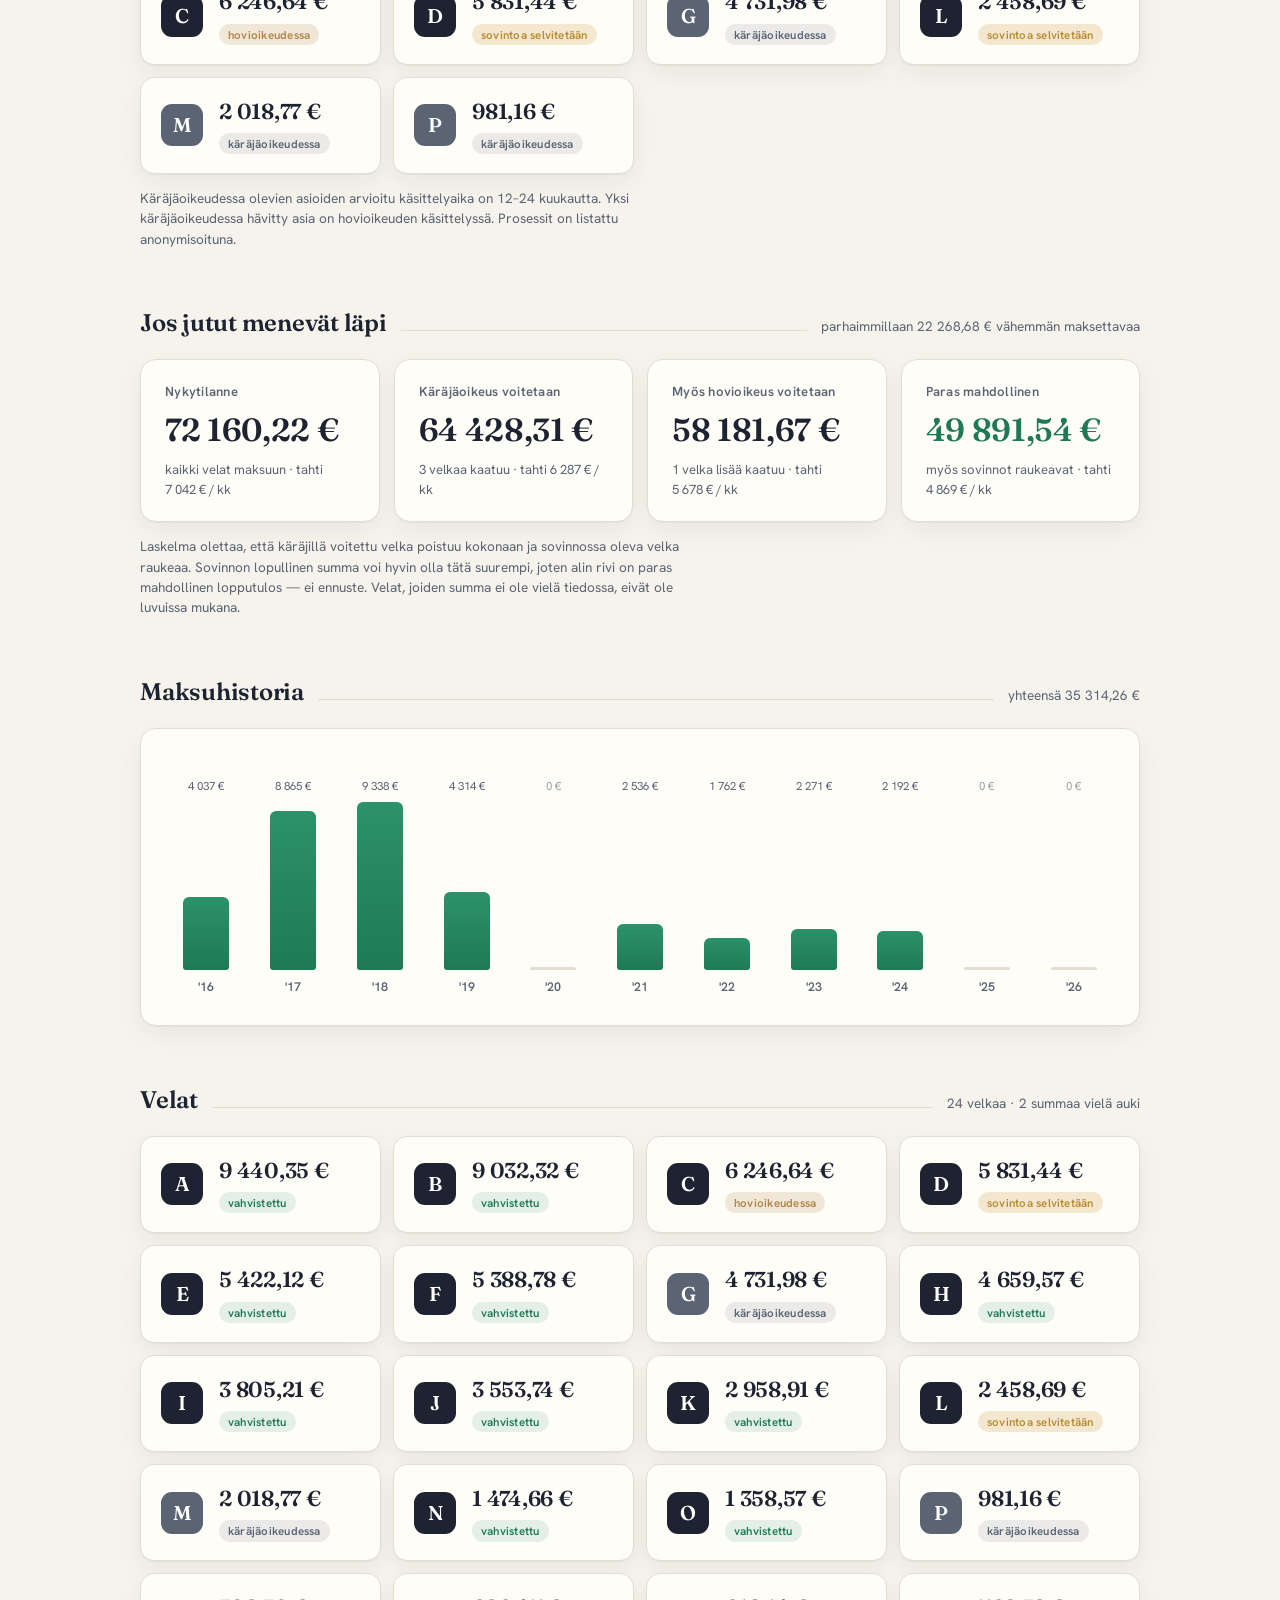
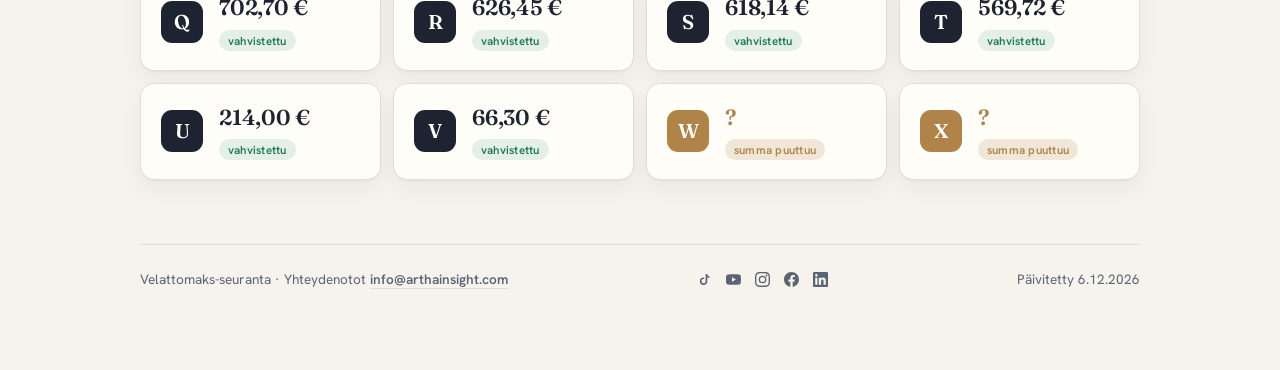
==== commit 7275dfae: "Eriytä oikeusprosessi ja sovittelu edistymispalkin legendassa Aiemmin yksi rivi kertoi koko oikeuspr" ====
--- a/index.html
+++ b/index.html
@@ -258,7 +258,8 @@
       <div class="legend">
         <div><span class="dot paid"></span><span>Maksettu <b class="num" id="legPaid">—</b></span></div>
         <div><span class="dot remain"></span><span>Jäljellä <b class="num" id="legRemain">—</b></span></div>
-        <div><span class="muted">josta oikeusprosessissa <b class="num" id="legSet">—</b></span></div>
+        <div><span class="muted">josta oikeusprosessissa <b class="num" id="legCourt">—</b></span></div>
+        <div><span class="muted">josta sovittelussa/selvittelyssä <b class="num" id="legSettle">—</b></span></div>
       </div>
     </div>
 
@@ -393,6 +394,7 @@
 const settling  = sumOf("settling");
 const inCourt   = sumOf("court");
 const inAppeal  = sumOf("appeal");
+const inLegal   = inCourt + inAppeal;
 const inProcess = cases.reduce((s,c)=>s+(c.amount||0),0);
 const paid      = DATA.payments.reduce((s,p)=>s+p.amount,0);
 
@@ -435,7 +437,8 @@
   document.getElementById('journeyTotal').textContent = eur(journey);
   document.getElementById('legPaid').textContent   = eur(paid);
   document.getElementById('legRemain').textContent = eur(remaining);
-  document.getElementById('legSet').textContent    = eur(inProcess);
+  document.getElementById('legCourt').textContent  = eur(inLegal);
+  document.getElementById('legSettle').textContent = eur(settling);
   document.getElementById('progMeta').textContent  = `${pct.toFixed(1).replace('.',',')} % maksettu`;
 
   document.getElementById('stSet').textContent       = eur(settling);
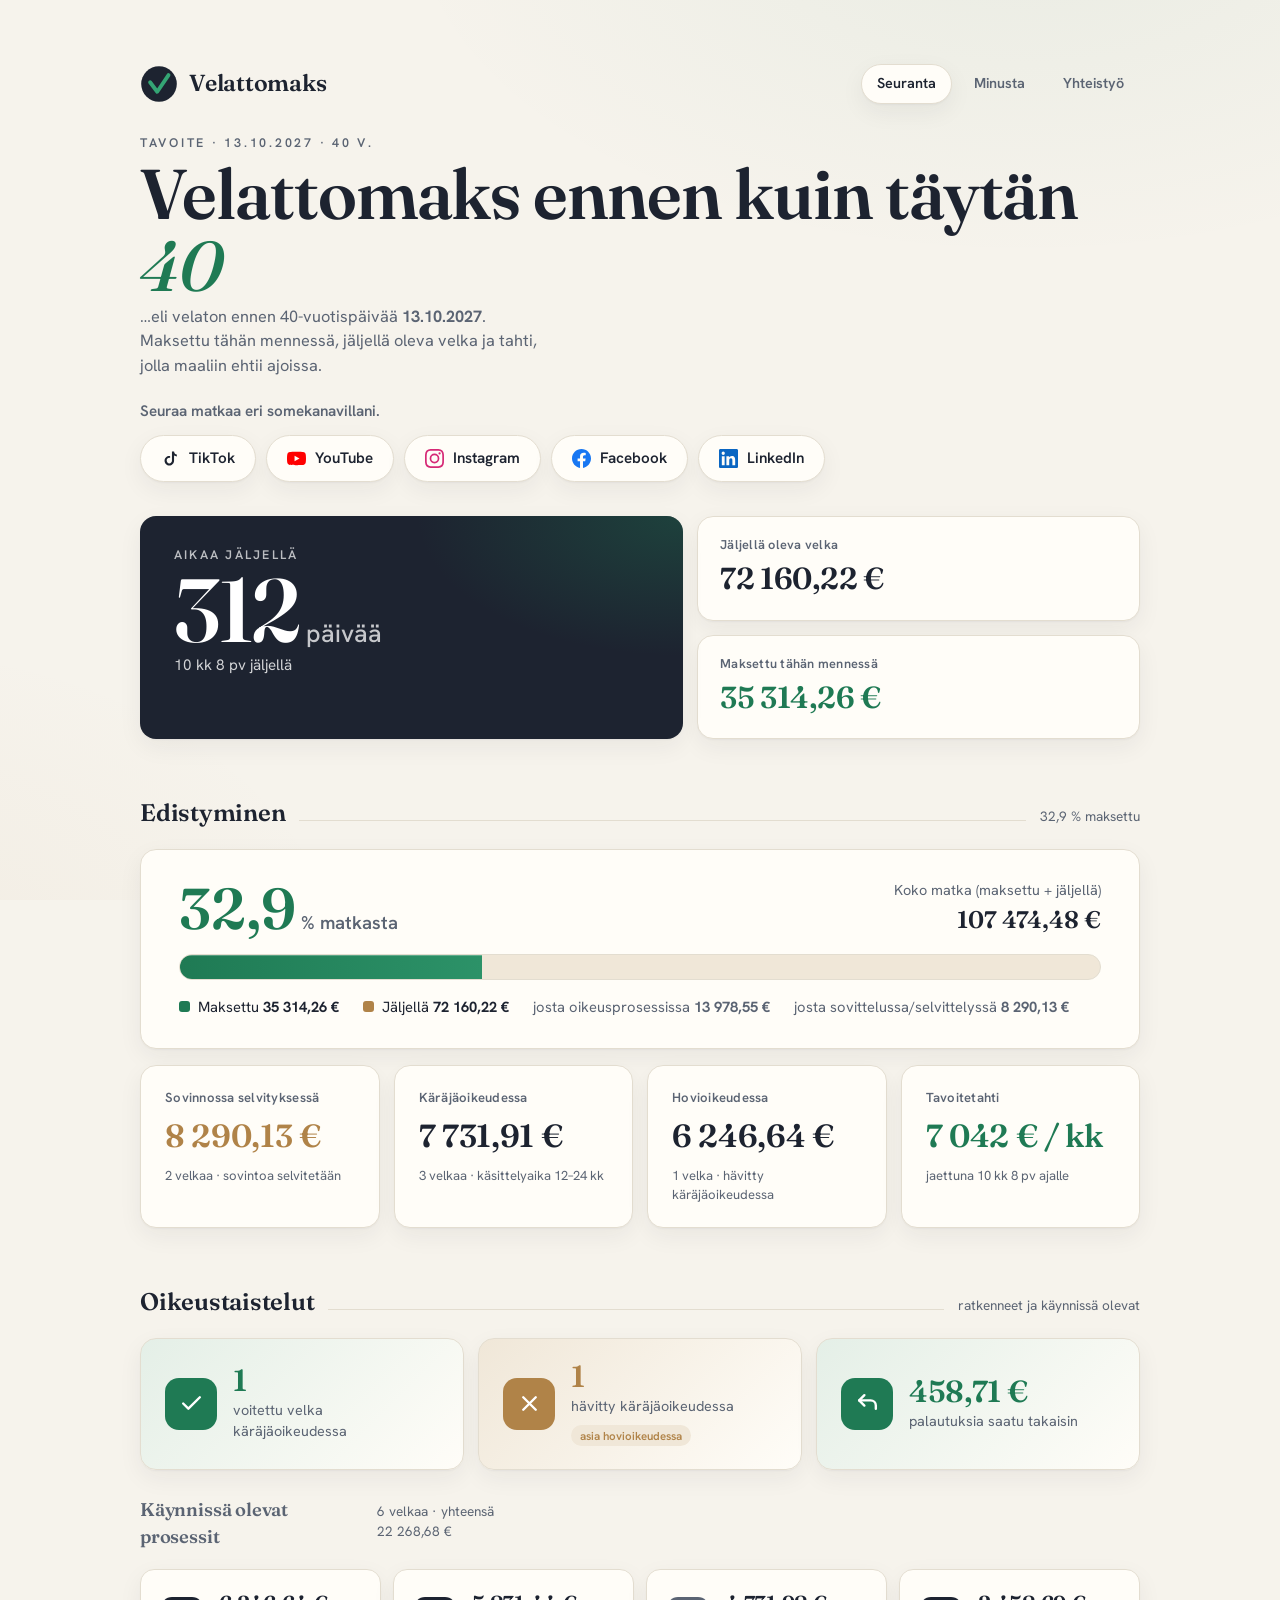
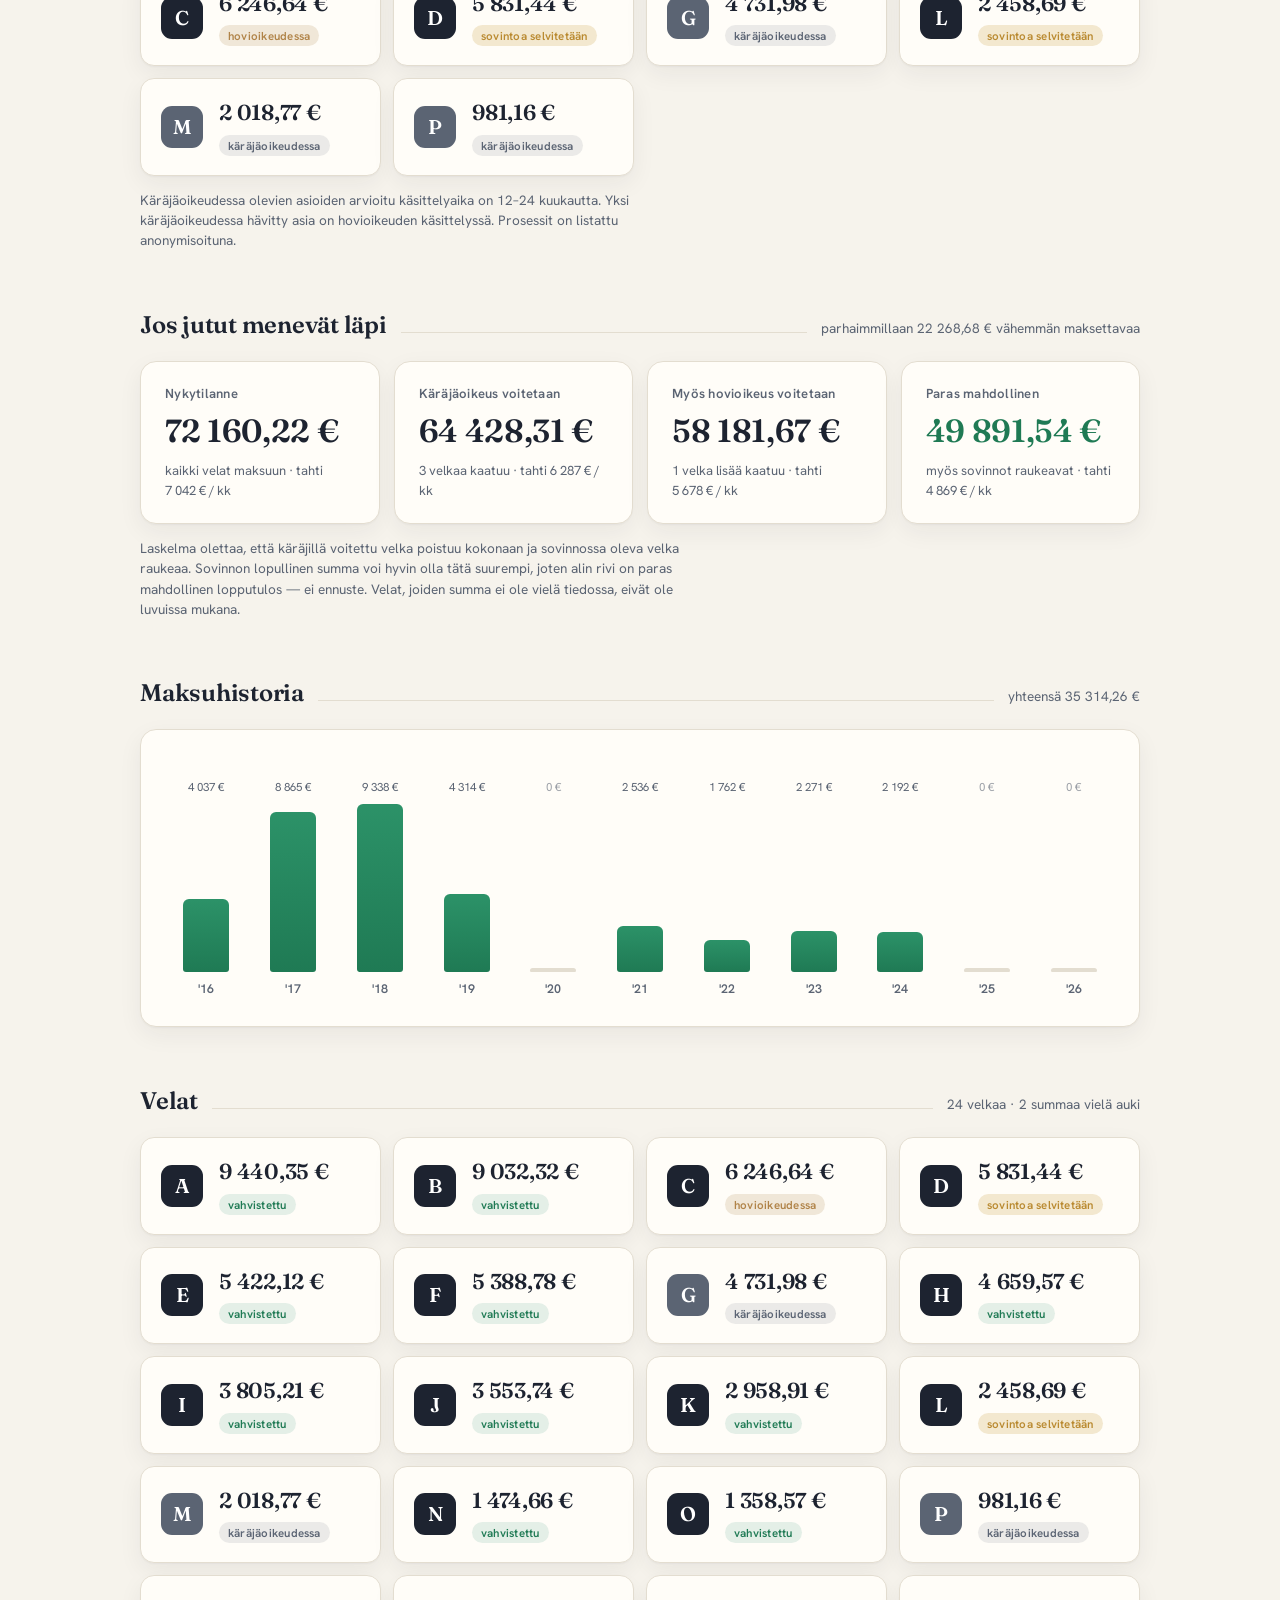
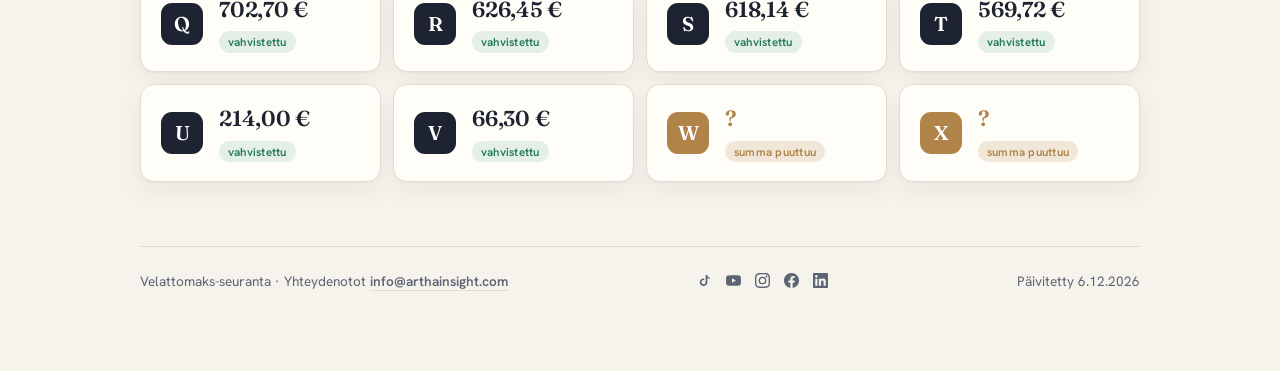
==== commit 5dd9b815: "Lisää Minusta- ja Yhteistyö-sivut Sivusto laajenee yhden sivun dashboardista kolmen sivun kokonaisuu" ====
--- a/index.html
+++ b/index.html
@@ -12,193 +12,20 @@
 <link href="https://fonts.googleapis.com/css2?family=Fraunces:opsz,wght@9..144,400;9..144,500;9..144,600;9..144,700&family=Hanken+Grotesk:wght@400;500;600;700&display=swap" rel="stylesheet">
 <!-- Vercel Web Analytics: cookieless, no personal data, so no consent banner -->
 <script defer src="/_vercel/insights/script.js"></script>
-<style>
-  :root{
-    --paper:#f6f3ec;
-    --paper-2:#fffdf8;
-    --ink:#1d2330;
-    --ink-soft:#5b6473;
-    --line:#e3ddd0;
-    --accent:#1f7a54;      /* maksettu / edistys */
-    --accent-soft:#e4efe7;
-    --remain:#b08348;      /* jäljellä */
-    --remain-soft:#f0e7d8;
-    --amber:#b9892f;
-    --amber-soft:#f3e8cf;
-    --shadow:0 1px 2px rgba(29,35,48,.04), 0 8px 24px rgba(29,35,48,.06);
-    --radius:16px;
-  }
-  *{box-sizing:border-box;margin:0;padding:0}
-  html{scroll-behavior:smooth}
-  body{
-    font-family:'Hanken Grotesk',system-ui,sans-serif;
-    background:var(--paper);
-    color:var(--ink);
-    line-height:1.5;
-    -webkit-font-smoothing:antialiased;
-    font-feature-settings:"tnum" 1,"lnum" 1;
-    background-image:
-      radial-gradient(900px 500px at 80% -10%, rgba(31,122,84,.06), transparent 70%),
-      radial-gradient(700px 500px at -10% 110%, rgba(176,131,72,.06), transparent 70%);
-    background-attachment:fixed;
-  }
-  .wrap{max-width:1080px;margin:0 auto;padding:clamp(28px,5vw,72px) clamp(18px,4vw,40px) 80px}
-  .num{font-variant-numeric:tabular-nums;font-feature-settings:"tnum" 1}
-
-  /* ---------- Brand ---------- */
-  .brand{display:flex;align-items:center;gap:11px;margin-bottom:30px}
-  .brand-mark{width:38px;height:38px;flex:none}
-  .brand-word{font-family:'Fraunces',serif;font-weight:600;font-size:1.45rem;color:var(--ink);letter-spacing:-.01em}
-
-  /* ---------- Header ---------- */
-  .kicker{font-size:.78rem;letter-spacing:.22em;text-transform:uppercase;color:var(--ink-soft);font-weight:600}
-  h1{
-    font-family:'Fraunces',serif;
-    font-weight:600;
-    font-size:clamp(2.4rem,6vw,4.4rem);
-    line-height:1.02;
-    letter-spacing:-.015em;
-    margin:.35rem 0 .2rem;
-  }
-  h1 .em{color:var(--accent);font-style:italic;font-weight:500}
-  .sub{color:var(--ink-soft);font-size:1.02rem;max-width:46ch}
-
-  /* ---------- Countdown ---------- */
-  .countdown{
-    margin-top:34px;display:flex;flex-wrap:wrap;gap:14px;align-items:stretch;
-  }
-  .cd-main{
-    flex:1 1 320px;background:var(--ink);color:#fff;border-radius:var(--radius);
-    padding:30px 34px;position:relative;overflow:hidden;box-shadow:var(--shadow);
-  }
-  .cd-main::after{content:"";position:absolute;inset:0;background:
-    radial-gradient(380px 200px at 100% 0%, rgba(31,122,84,.35), transparent 70%);pointer-events:none}
-  .cd-label{font-size:.78rem;letter-spacing:.18em;text-transform:uppercase;opacity:.7;font-weight:600}
-  .cd-days{font-family:'Fraunces',serif;font-size:clamp(3.2rem,9vw,5.6rem);line-height:.95;font-weight:600;margin:.15rem 0;letter-spacing:-.02em}
-  .cd-days small{font-size:.28em;font-weight:500;letter-spacing:0;opacity:.75;margin-left:.4rem;font-family:'Hanken Grotesk',sans-serif}
-  .cd-break{font-size:.95rem;opacity:.8}
-  .cd-side{flex:1 1 220px;display:flex;flex-direction:column;gap:14px}
-  .cd-chip{background:var(--paper-2);border:1px solid var(--line);border-radius:var(--radius);padding:18px 22px;box-shadow:var(--shadow);flex:1;display:flex;flex-direction:column;justify-content:center}
-  .cd-chip .t{font-size:.8rem;color:var(--ink-soft);font-weight:600;letter-spacing:.02em}
-  .cd-chip .v{font-family:'Fraunces',serif;font-size:1.9rem;font-weight:600;margin-top:2px;letter-spacing:-.01em}
-  .cd-chip .v.accent{color:var(--accent)}
-
-  /* ---------- Section ---------- */
-  section{margin-top:56px}
-  .sec-head{display:flex;align-items:baseline;gap:14px;margin-bottom:18px}
-  .sec-head h2{font-family:'Fraunces',serif;font-weight:600;font-size:1.5rem;letter-spacing:-.01em}
-  .sec-head h3{font-family:'Fraunces',serif;font-weight:600;font-size:1.15rem;letter-spacing:-.01em}
-  .sec-head.sub{margin-top:26px}
-  .sec-head .line{flex:1;height:1px;background:var(--line)}
-  .sec-head .meta{font-size:.85rem;color:var(--ink-soft)}
-
-  /* ---------- Progress ---------- */
-  .progress-card{background:var(--paper-2);border:1px solid var(--line);border-radius:var(--radius);padding:30px clamp(22px,4vw,38px);box-shadow:var(--shadow)}
-  .progress-top{display:flex;justify-content:space-between;align-items:flex-end;flex-wrap:wrap;gap:10px;margin-bottom:16px}
-  .progress-top .pct{font-family:'Fraunces',serif;font-size:clamp(2.6rem,7vw,3.6rem);font-weight:600;color:var(--accent);line-height:1}
-  .progress-top .pct small{font-size:.32em;color:var(--ink-soft);font-weight:600;font-family:'Hanken Grotesk',sans-serif;margin-left:.3rem}
-  .progress-top .total{text-align:right;color:var(--ink-soft);font-size:.9rem}
-  .progress-top .total b{display:block;font-family:'Fraunces',serif;color:var(--ink);font-size:1.5rem;font-weight:600}
-  .bar{height:26px;border-radius:999px;background:var(--remain-soft);overflow:hidden;display:flex;border:1px solid var(--line)}
-  .bar .fill{background:linear-gradient(90deg,#1f7a54,#2c9268);width:0;transition:width 1.4s cubic-bezier(.16,1,.3,1);box-shadow:inset 0 1px 0 rgba(255,255,255,.25)}
-  .legend{display:flex;gap:24px;margin-top:16px;flex-wrap:wrap}
-  .legend div{display:flex;align-items:center;gap:8px;font-size:.92rem}
-  .dot{width:11px;height:11px;border-radius:3px}
-  .dot.paid{background:var(--accent)}
-  .dot.remain{background:var(--remain)}
-  .legend b{font-variant-numeric:tabular-nums}
-  .legend .muted{color:var(--ink-soft)}
-
-  /* ---------- Stat grid ---------- */
-  .stats{display:grid;grid-template-columns:repeat(auto-fit,minmax(210px,1fr));gap:14px;margin-top:16px}
-  .stat{background:var(--paper-2);border:1px solid var(--line);border-radius:var(--radius);padding:22px 24px;box-shadow:var(--shadow)}
-  .stat .t{font-size:.82rem;color:var(--ink-soft);font-weight:600;letter-spacing:.02em}
-  .stat .v{font-family:'Fraunces',serif;font-size:2rem;font-weight:600;margin-top:4px;letter-spacing:-.01em}
-  .stat .v.accent{color:var(--accent)}
-  .stat .v.remain{color:var(--remain)}
-  .stat .h{font-size:.82rem;color:var(--ink-soft);margin-top:6px}
-
-  /* ---------- Wins ---------- */
-  .wins{display:grid;grid-template-columns:repeat(auto-fit,minmax(250px,1fr));gap:14px}
-  .win{background:linear-gradient(135deg,var(--accent-soft),var(--paper-2));border:1px solid var(--line);border-radius:var(--radius);padding:22px 24px;box-shadow:var(--shadow);display:flex;align-items:center;gap:16px}
-  .win-ico{width:52px;height:52px;flex:none;border-radius:14px;background:var(--accent);color:#fff;display:grid;place-items:center}
-  .win-ico svg{width:25px;height:25px;fill:none;stroke:currentColor;stroke-width:2.3;stroke-linecap:round;stroke-linejoin:round}
-  .win-v{font-family:'Fraunces',serif;font-size:1.9rem;font-weight:600;color:var(--accent);line-height:1.05;letter-spacing:-.01em}
-  .win-t{font-size:.9rem;color:var(--ink-soft);margin-top:3px;max-width:24ch}
-  .win.loss{background:linear-gradient(135deg,var(--remain-soft),var(--paper-2))}
-  .win.loss .win-ico{background:var(--remain)}
-  .win.loss .win-v{color:var(--remain)}
-  .win-note{display:inline-block;margin-top:7px;font-size:.72rem;font-weight:600;padding:2px 9px;border-radius:999px;background:var(--remain-soft);color:var(--remain)}
-
-  /* ---------- Chart ---------- */
-  .chart-card{background:var(--paper-2);border:1px solid var(--line);border-radius:var(--radius);padding:28px clamp(18px,3vw,30px);box-shadow:var(--shadow)}
-  .chart{display:flex;align-items:flex-end;gap:clamp(6px,1.5vw,16px);height:240px;padding-top:20px}
-  .col{flex:1;display:flex;flex-direction:column;align-items:center;gap:8px;height:100%;justify-content:flex-end;min-width:0}
-  .col .amt{font-size:.72rem;color:var(--ink-soft);font-variant-numeric:tabular-nums;white-space:nowrap}
-  .col .track{width:100%;flex:1;display:flex;align-items:flex-end;max-width:46px}
-  .col .barv{width:100%;background:linear-gradient(180deg,#2c9268,#1f7a54);border-radius:6px 6px 3px 3px;height:0;transition:height 1.1s cubic-bezier(.16,1,.3,1);min-height:2px}
-  .col.zero .barv{background:var(--line)}
-  .col .yr{font-size:.78rem;color:var(--ink-soft);font-weight:600}
-  .col.zero .amt{opacity:.6}
-
-  /* ---------- Debt list ---------- */
-  .debts{display:grid;grid-template-columns:repeat(auto-fill,minmax(240px,1fr));gap:12px}
-  .debt{background:var(--paper-2);border:1px solid var(--line);border-radius:14px;padding:18px 20px;box-shadow:var(--shadow);display:flex;align-items:center;gap:16px}
-  .badge{width:42px;height:42px;flex:none;border-radius:11px;background:var(--ink);color:#fff;display:grid;place-items:center;font-family:'Fraunces',serif;font-size:1.25rem;font-weight:600}
-  .debt.unknown .badge{background:var(--remain)}
-  .debt .info{min-width:0;flex:1}
-  .debt .amt{font-family:'Fraunces',serif;font-size:1.35rem;font-weight:600;letter-spacing:-.01em}
-  .debt .amt.q{color:var(--remain)}
-  .tag{display:inline-block;margin-top:5px;font-size:.72rem;font-weight:600;padding:2px 9px;border-radius:999px;letter-spacing:.02em}
-  .tag.ok{background:var(--accent-soft);color:var(--accent)}
-  .tag.set{background:var(--amber-soft);color:var(--amber)}
-  .tag.unk{background:var(--remain-soft);color:var(--remain)}
-  .tag.court{background:rgba(91,100,115,.12);color:var(--ink-soft)}
-  .debt.court .badge{background:var(--ink-soft)}
-  .note{margin-top:14px;font-size:.85rem;color:var(--ink-soft);max-width:70ch}
-
-  footer{margin-top:64px;padding-top:24px;border-top:1px solid var(--line);color:var(--ink-soft);font-size:.85rem;display:flex;justify-content:space-between;align-items:center;flex-wrap:wrap;gap:10px}
-
-  /* ---------- Social links ---------- */
-  .soc-lead{margin:22px 0 0;color:var(--ink-soft);font-size:.95rem;font-weight:600}
-  .socials{display:flex;flex-wrap:wrap;gap:10px;margin-top:12px}
-  .soc{display:inline-flex;align-items:center;gap:9px;padding:11px 20px;border-radius:999px;text-decoration:none;font-weight:600;font-size:.95rem;background:var(--paper-2);color:var(--ink);border:1px solid var(--line);box-shadow:var(--shadow);transition:transform .16s ease,box-shadow .16s ease}
-  .soc:hover{transform:translateY(-2px);box-shadow:0 6px 20px rgba(29,35,48,.12)}
-  .soc svg{width:19px;height:19px;flex:none}
-  .soc.yt svg{color:#ff0000}
-  .soc.ig svg{color:#d62976}
-  .soc.fb svg{color:#1877f2}
-  .soc.li svg{color:#0a66c2}
-  .foot-soc{display:inline-flex;align-items:center;gap:14px;flex-wrap:wrap}
-  .tt-foot{color:var(--ink-soft);text-decoration:none;font-weight:600;display:inline-flex;align-items:center;gap:7px}
-  .tt-foot:hover{color:var(--ink)}
-  .tt-foot svg{width:15px;height:15px}
-  .foot-mail{color:var(--ink-soft);text-decoration:none;font-weight:600;border-bottom:1px solid var(--line)}
-  .foot-mail:hover{color:var(--ink)}
-
-  /* ---------- Mobile ---------- */
-  @media (max-width:600px){
-    .chart{height:300px;gap:4px;padding-top:6px}
-    .col{gap:6px}
-    .col .amt{writing-mode:vertical-rl;transform:rotate(180deg);font-size:.66rem;line-height:1}
-    .col .track{max-width:26px}
-    .col .yr{font-size:.7rem}
-  }
-
-  /* ---------- Entrance animation ---------- */
-  .reveal{opacity:0;transform:translateY(14px);animation:rise .7s cubic-bezier(.16,1,.3,1) forwards}
-  @keyframes rise{to{opacity:1;transform:none}}
-  @media (prefers-reduced-motion:reduce){
-    .reveal{animation:none;opacity:1;transform:none}
-    .bar .fill,.col .barv{transition:none}
-  }
-</style>
+<link rel="stylesheet" href="/styles.css">
 </head>
 <body>
 <div class="wrap">
-  <div class="brand reveal">
-    <svg class="brand-mark" viewBox="0 0 64 64" aria-hidden="true"><circle cx="32" cy="32" r="30" fill="#1d2330"/><path d="M17 29 29 45 48 17" fill="none" stroke="#34a574" stroke-width="6.5" stroke-linecap="round" stroke-linejoin="round"/></svg>
-    <span class="brand-word">Velattomaks</span>
+  <div class="topbar reveal">
+    <a class="brand" href="/">
+      <svg class="brand-mark" viewBox="0 0 64 64" aria-hidden="true"><circle cx="32" cy="32" r="30" fill="#1d2330"/><path d="M17 29 29 45 48 17" fill="none" stroke="#34a574" stroke-width="6.5" stroke-linecap="round" stroke-linejoin="round"/></svg>
+      <span class="brand-word">Velattomaks</span>
+    </a>
+    <nav class="nav">
+      <a href="/" aria-current="page">Seuranta</a>
+      <a href="/minusta">Minusta</a>
+      <a href="/yhteistyo">Yhteistyö</a>
+    </nav>
   </div>
   <header class="reveal" style="animation-delay:.02s">
     <div class="kicker">Tavoite · 13.10.2027 · 40 v.</div>
@@ -332,57 +159,8 @@
   </footer>
 </div>
 
+<script src="/data.js"></script>
 <script>
-const DATA = {
-  deadline: "2027-10-13",
-  wins: { courtWins: 1, courtLosses: 1, refunds: 458.71 },
-  payments: [
-    {year:2016, amount:4037.32},
-    {year:2017, amount:8865.42},
-    {year:2018, amount:9337.56},
-    {year:2019, amount:4313.51},
-    {year:2020, amount:0},
-    {year:2021, amount:2536.35},
-    {year:2022, amount:1761.59},
-    {year:2023, amount:2270.91},
-    {year:2024, amount:2191.60},
-    {year:2025, amount:0},
-    {year:2026, amount:0},
-  ],
-  // Yksi rivi per perinnässä oleva velka, anonymisoituna. amount = velkasumma,
-  // null = summa ei tiedossa. status kertoo käynnissä olevan prosessin:
-  //   "settling" = vastapuoleen ollaan yhteydessä, sovinnon mahdollisuutta selvitetään
-  //   "court"    = käräjäoikeuden käsittelyssä, arvioitu käsittelyaika 12–24 kk
-  //   "appeal"   = hävitty käräjäoikeudessa, asia hovioikeuden käsittelyssä
-  // Ilman status-kenttää velka ei ole oikeusprosessissa.
-  debts: [
-    {id:"A", amount:9440.35},
-    {id:"B", amount:9032.32},
-    {id:"C", amount:6246.64, status:"appeal"},
-    {id:"D", amount:5831.44, status:"settling"},
-    {id:"E", amount:5422.12},
-    {id:"F", amount:5388.78},
-    {id:"G", amount:4731.98, status:"court"},
-    {id:"H", amount:4659.57},
-    {id:"I", amount:3805.21},
-    {id:"J", amount:3553.74},
-    {id:"K", amount:2958.91},
-    {id:"L", amount:2458.69, status:"settling"},
-    {id:"M", amount:2018.77, status:"court"},
-    {id:"N", amount:1474.66},
-    {id:"O", amount:1358.57},
-    {id:"P", amount:981.16, status:"court"},
-    {id:"Q", amount:702.70},
-    {id:"R", amount:626.45},
-    {id:"S", amount:618.14},
-    {id:"T", amount:569.72},
-    {id:"U", amount:214.00},
-    {id:"V", amount:66.30},
-    {id:"W", amount:null},
-    {id:"X", amount:null},
-  ],
-};
-
 const eur = n => new Intl.NumberFormat('fi-FI',{style:'currency',currency:'EUR',maximumFractionDigits:2}).format(n);
 const eur0 = n => new Intl.NumberFormat('fi-FI',{style:'currency',currency:'EUR',maximumFractionDigits:0}).format(n);
 const fi = n => new Intl.NumberFormat('fi-FI').format(n);
--- a/styles.css
+++ b/styles.css
@@ -0,0 +1,234 @@
+  :root{
+    --paper:#f6f3ec;
+    --paper-2:#fffdf8;
+    --ink:#1d2330;
+    --ink-soft:#5b6473;
+    --line:#e3ddd0;
+    --accent:#1f7a54;      /* maksettu / edistys */
+    --accent-soft:#e4efe7;
+    --remain:#b08348;      /* jäljellä */
+    --remain-soft:#f0e7d8;
+    --amber:#b9892f;
+    --amber-soft:#f3e8cf;
+    --shadow:0 1px 2px rgba(29,35,48,.04), 0 8px 24px rgba(29,35,48,.06);
+    --radius:16px;
+  }
+  *{box-sizing:border-box;margin:0;padding:0}
+  html{scroll-behavior:smooth}
+  body{
+    font-family:'Hanken Grotesk',system-ui,sans-serif;
+    background:var(--paper);
+    color:var(--ink);
+    line-height:1.5;
+    -webkit-font-smoothing:antialiased;
+    font-feature-settings:"tnum" 1,"lnum" 1;
+    background-image:
+      radial-gradient(900px 500px at 80% -10%, rgba(31,122,84,.06), transparent 70%),
+      radial-gradient(700px 500px at -10% 110%, rgba(176,131,72,.06), transparent 70%);
+    background-attachment:fixed;
+  }
+  .wrap{max-width:1080px;margin:0 auto;padding:clamp(28px,5vw,72px) clamp(18px,4vw,40px) 80px}
+  .num{font-variant-numeric:tabular-nums;font-feature-settings:"tnum" 1}
+
+  /* ---------- Brand ---------- */
+  .brand{display:flex;align-items:center;gap:11px;text-decoration:none}
+  .topbar{margin-bottom:30px}
+  .brand-mark{width:38px;height:38px;flex:none}
+  .brand-word{font-family:'Fraunces',serif;font-weight:600;font-size:1.45rem;color:var(--ink);letter-spacing:-.01em}
+
+  /* ---------- Header ---------- */
+  .kicker{font-size:.78rem;letter-spacing:.22em;text-transform:uppercase;color:var(--ink-soft);font-weight:600}
+  h1{
+    font-family:'Fraunces',serif;
+    font-weight:600;
+    font-size:clamp(2.4rem,6vw,4.4rem);
+    line-height:1.02;
+    letter-spacing:-.015em;
+    margin:.35rem 0 .2rem;
+  }
+  h1 .em{color:var(--accent);font-style:italic;font-weight:500}
+  .sub{color:var(--ink-soft);font-size:1.02rem;max-width:46ch}
+
+  /* ---------- Countdown ---------- */
+  .countdown{
+    margin-top:34px;display:flex;flex-wrap:wrap;gap:14px;align-items:stretch;
+  }
+  .cd-main{
+    flex:1 1 320px;background:var(--ink);color:#fff;border-radius:var(--radius);
+    padding:30px 34px;position:relative;overflow:hidden;box-shadow:var(--shadow);
+  }
+  .cd-main::after{content:"";position:absolute;inset:0;background:
+    radial-gradient(380px 200px at 100% 0%, rgba(31,122,84,.35), transparent 70%);pointer-events:none}
+  .cd-label{font-size:.78rem;letter-spacing:.18em;text-transform:uppercase;opacity:.7;font-weight:600}
+  .cd-days{font-family:'Fraunces',serif;font-size:clamp(3.2rem,9vw,5.6rem);line-height:.95;font-weight:600;margin:.15rem 0;letter-spacing:-.02em}
+  .cd-days small{font-size:.28em;font-weight:500;letter-spacing:0;opacity:.75;margin-left:.4rem;font-family:'Hanken Grotesk',sans-serif}
+  .cd-break{font-size:.95rem;opacity:.8}
+  .cd-side{flex:1 1 220px;display:flex;flex-direction:column;gap:14px}
+  .cd-chip{background:var(--paper-2);border:1px solid var(--line);border-radius:var(--radius);padding:18px 22px;box-shadow:var(--shadow);flex:1;display:flex;flex-direction:column;justify-content:center}
+  .cd-chip .t{font-size:.8rem;color:var(--ink-soft);font-weight:600;letter-spacing:.02em}
+  .cd-chip .v{font-family:'Fraunces',serif;font-size:1.9rem;font-weight:600;margin-top:2px;letter-spacing:-.01em}
+  .cd-chip .v.accent{color:var(--accent)}
+
+  /* ---------- Section ---------- */
+  section{margin-top:56px}
+  .sec-head{display:flex;align-items:baseline;gap:14px;margin-bottom:18px}
+  .sec-head h2{font-family:'Fraunces',serif;font-weight:600;font-size:1.5rem;letter-spacing:-.01em}
+  .sec-head h3{font-family:'Fraunces',serif;font-weight:600;font-size:1.15rem;letter-spacing:-.01em}
+  .sec-head.sub{margin-top:26px}
+  .sec-head .line{flex:1;height:1px;background:var(--line)}
+  .sec-head .meta{font-size:.85rem;color:var(--ink-soft)}
+
+  /* ---------- Progress ---------- */
+  .progress-card{background:var(--paper-2);border:1px solid var(--line);border-radius:var(--radius);padding:30px clamp(22px,4vw,38px);box-shadow:var(--shadow)}
+  .progress-top{display:flex;justify-content:space-between;align-items:flex-end;flex-wrap:wrap;gap:10px;margin-bottom:16px}
+  .progress-top .pct{font-family:'Fraunces',serif;font-size:clamp(2.6rem,7vw,3.6rem);font-weight:600;color:var(--accent);line-height:1}
+  .progress-top .pct small{font-size:.32em;color:var(--ink-soft);font-weight:600;font-family:'Hanken Grotesk',sans-serif;margin-left:.3rem}
+  .progress-top .total{text-align:right;color:var(--ink-soft);font-size:.9rem}
+  .progress-top .total b{display:block;font-family:'Fraunces',serif;color:var(--ink);font-size:1.5rem;font-weight:600}
+  .bar{height:26px;border-radius:999px;background:var(--remain-soft);overflow:hidden;display:flex;border:1px solid var(--line)}
+  .bar .fill{background:linear-gradient(90deg,#1f7a54,#2c9268);width:0;transition:width 1.4s cubic-bezier(.16,1,.3,1);box-shadow:inset 0 1px 0 rgba(255,255,255,.25)}
+  .legend{display:flex;gap:24px;margin-top:16px;flex-wrap:wrap}
+  .legend div{display:flex;align-items:center;gap:8px;font-size:.92rem}
+  .dot{width:11px;height:11px;border-radius:3px}
+  .dot.paid{background:var(--accent)}
+  .dot.remain{background:var(--remain)}
+  .legend b{font-variant-numeric:tabular-nums}
+  .legend .muted{color:var(--ink-soft)}
+
+  /* ---------- Stat grid ---------- */
+  .stats{display:grid;grid-template-columns:repeat(auto-fit,minmax(210px,1fr));gap:14px;margin-top:16px}
+  .stat{background:var(--paper-2);border:1px solid var(--line);border-radius:var(--radius);padding:22px 24px;box-shadow:var(--shadow)}
+  .stat .t{font-size:.82rem;color:var(--ink-soft);font-weight:600;letter-spacing:.02em}
+  .stat .v{font-family:'Fraunces',serif;font-size:2rem;font-weight:600;margin-top:4px;letter-spacing:-.01em}
+  .stat .v.accent{color:var(--accent)}
+  .stat .v.remain{color:var(--remain)}
+  .stat .h{font-size:.82rem;color:var(--ink-soft);margin-top:6px}
+
+  /* ---------- Wins ---------- */
+  .wins{display:grid;grid-template-columns:repeat(auto-fit,minmax(250px,1fr));gap:14px}
+  .win{background:linear-gradient(135deg,var(--accent-soft),var(--paper-2));border:1px solid var(--line);border-radius:var(--radius);padding:22px 24px;box-shadow:var(--shadow);display:flex;align-items:center;gap:16px}
+  .win-ico{width:52px;height:52px;flex:none;border-radius:14px;background:var(--accent);color:#fff;display:grid;place-items:center}
+  .win-ico svg{width:25px;height:25px;fill:none;stroke:currentColor;stroke-width:2.3;stroke-linecap:round;stroke-linejoin:round}
+  .win-v{font-family:'Fraunces',serif;font-size:1.9rem;font-weight:600;color:var(--accent);line-height:1.05;letter-spacing:-.01em}
+  .win-t{font-size:.9rem;color:var(--ink-soft);margin-top:3px;max-width:24ch}
+  .win.loss{background:linear-gradient(135deg,var(--remain-soft),var(--paper-2))}
+  .win.loss .win-ico{background:var(--remain)}
+  .win.loss .win-v{color:var(--remain)}
+  .win-note{display:inline-block;margin-top:7px;font-size:.72rem;font-weight:600;padding:2px 9px;border-radius:999px;background:var(--remain-soft);color:var(--remain)}
+
+  /* ---------- Chart ---------- */
+  .chart-card{background:var(--paper-2);border:1px solid var(--line);border-radius:var(--radius);padding:28px clamp(18px,3vw,30px);box-shadow:var(--shadow)}
+  .chart{display:flex;align-items:flex-end;gap:clamp(6px,1.5vw,16px);height:240px;padding-top:20px}
+  .col{flex:1;display:flex;flex-direction:column;align-items:center;gap:8px;height:100%;justify-content:flex-end;min-width:0}
+  .col .amt{font-size:.72rem;color:var(--ink-soft);font-variant-numeric:tabular-nums;white-space:nowrap}
+  .col .track{width:100%;flex:1;display:flex;align-items:flex-end;max-width:46px}
+  .col .barv{width:100%;background:linear-gradient(180deg,#2c9268,#1f7a54);border-radius:6px 6px 3px 3px;height:0;transition:height 1.1s cubic-bezier(.16,1,.3,1);min-height:2px}
+  .col.zero .barv{background:var(--line)}
+  .col .yr{font-size:.78rem;color:var(--ink-soft);font-weight:600}
+  .col.zero .amt{opacity:.6}
+
+  /* ---------- Debt list ---------- */
+  .debts{display:grid;grid-template-columns:repeat(auto-fill,minmax(240px,1fr));gap:12px}
+  .debt{background:var(--paper-2);border:1px solid var(--line);border-radius:14px;padding:18px 20px;box-shadow:var(--shadow);display:flex;align-items:center;gap:16px}
+  .badge{width:42px;height:42px;flex:none;border-radius:11px;background:var(--ink);color:#fff;display:grid;place-items:center;font-family:'Fraunces',serif;font-size:1.25rem;font-weight:600}
+  .debt.unknown .badge{background:var(--remain)}
+  .debt .info{min-width:0;flex:1}
+  .debt .amt{font-family:'Fraunces',serif;font-size:1.35rem;font-weight:600;letter-spacing:-.01em}
+  .debt .amt.q{color:var(--remain)}
+  .tag{display:inline-block;margin-top:5px;font-size:.72rem;font-weight:600;padding:2px 9px;border-radius:999px;letter-spacing:.02em}
+  .tag.ok{background:var(--accent-soft);color:var(--accent)}
+  .tag.set{background:var(--amber-soft);color:var(--amber)}
+  .tag.unk{background:var(--remain-soft);color:var(--remain)}
+  .tag.court{background:rgba(91,100,115,.12);color:var(--ink-soft)}
+  .debt.court .badge{background:var(--ink-soft)}
+  .note{margin-top:14px;font-size:.85rem;color:var(--ink-soft);max-width:70ch}
+
+  footer{margin-top:64px;padding-top:24px;border-top:1px solid var(--line);color:var(--ink-soft);font-size:.85rem;display:flex;justify-content:space-between;align-items:center;flex-wrap:wrap;gap:10px}
+
+  /* ---------- Social links ---------- */
+  .soc-lead{margin:22px 0 0;color:var(--ink-soft);font-size:.95rem;font-weight:600}
+  .socials{display:flex;flex-wrap:wrap;gap:10px;margin-top:12px}
+  .soc{display:inline-flex;align-items:center;gap:9px;padding:11px 20px;border-radius:999px;text-decoration:none;font-weight:600;font-size:.95rem;background:var(--paper-2);color:var(--ink);border:1px solid var(--line);box-shadow:var(--shadow);transition:transform .16s ease,box-shadow .16s ease}
+  .soc:hover{transform:translateY(-2px);box-shadow:0 6px 20px rgba(29,35,48,.12)}
+  .soc svg{width:19px;height:19px;flex:none}
+  .soc.yt svg{color:#ff0000}
+  .soc.ig svg{color:#d62976}
+  .soc.fb svg{color:#1877f2}
+  .soc.li svg{color:#0a66c2}
+  .foot-soc{display:inline-flex;align-items:center;gap:14px;flex-wrap:wrap}
+  .tt-foot{color:var(--ink-soft);text-decoration:none;font-weight:600;display:inline-flex;align-items:center;gap:7px}
+  .tt-foot:hover{color:var(--ink)}
+  .tt-foot svg{width:15px;height:15px}
+  .foot-mail{color:var(--ink-soft);text-decoration:none;font-weight:600;border-bottom:1px solid var(--line)}
+  .foot-mail:hover{color:var(--ink)}
+
+  /* ---------- Mobile ---------- */
+  @media (max-width:600px){
+    .chart{height:300px;gap:4px;padding-top:6px}
+    .col{gap:6px}
+    .col .amt{writing-mode:vertical-rl;transform:rotate(180deg);font-size:.66rem;line-height:1}
+    .col .track{max-width:26px}
+    .col .yr{font-size:.7rem}
+  }
+
+  /* ---------- Entrance animation ---------- */
+  .reveal{opacity:0;transform:translateY(14px);animation:rise .7s cubic-bezier(.16,1,.3,1) forwards}
+  @keyframes rise{to{opacity:1;transform:none}}
+  @media (prefers-reduced-motion:reduce){
+    .reveal{animation:none;opacity:1;transform:none}
+    .bar .fill,.col .barv{transition:none}
+  }
+
+  /* ---------- Navigaatio ---------- */
+  .topbar{display:flex;align-items:center;justify-content:space-between;gap:16px;flex-wrap:wrap}
+  .nav{display:flex;gap:6px;flex-wrap:wrap}
+  .nav a{padding:8px 15px;border-radius:999px;text-decoration:none;font-weight:600;font-size:.9rem;
+    color:var(--ink-soft);border:1px solid transparent;transition:background .16s ease,color .16s ease}
+  .nav a:hover{background:var(--paper-2);color:var(--ink)}
+  .nav a[aria-current="page"]{background:var(--paper-2);color:var(--ink);border-color:var(--line);box-shadow:var(--shadow)}
+
+  /* ---------- Sisältösivut ---------- */
+  .lede{font-size:1.15rem;color:var(--ink-soft);max-width:62ch;margin-top:14px;line-height:1.65}
+  .prose{background:var(--paper-2);border:1px solid var(--line);border-radius:var(--radius);
+    padding:clamp(22px,3vw,34px);box-shadow:var(--shadow);max-width:72ch}
+  .prose + .prose{margin-top:16px}
+  .prose h3{font-family:'Fraunces',serif;font-weight:600;font-size:1.15rem;margin-bottom:10px;letter-spacing:-.01em}
+  .prose p{color:var(--ink-soft);line-height:1.7}
+  .prose p + p{margin-top:12px}
+  .prose ul{margin:12px 0 0 20px;color:var(--ink-soft);line-height:1.7}
+  .prose li + li{margin-top:7px}
+  .prose b{color:var(--ink)}
+  .prose a{color:var(--accent);font-weight:600}
+
+  /* ---------- Kyllä / ei -listat ---------- */
+  .yesno{display:grid;grid-template-columns:repeat(auto-fit,minmax(280px,1fr));gap:14px}
+  .yn{background:var(--paper-2);border:1px solid var(--line);border-radius:var(--radius);
+    padding:22px 24px;box-shadow:var(--shadow)}
+  .yn h3{font-family:'Fraunces',serif;font-weight:600;font-size:1.1rem;display:flex;align-items:center;gap:10px}
+  .yn .mark{width:26px;height:26px;flex:none;border-radius:8px;display:grid;place-items:center;color:#fff;font-size:.9rem;font-weight:700}
+  .yn.ok .mark{background:var(--accent)}
+  .yn.no .mark{background:var(--remain)}
+  .yn ul{margin:14px 0 0;padding-left:18px;color:var(--ink-soft);line-height:1.65;font-size:.95rem}
+  .yn li + li{margin-top:8px}
+
+  /* ---------- Tietokortit ---------- */
+  .facts{display:grid;grid-template-columns:repeat(auto-fit,minmax(190px,1fr));gap:14px}
+  .fact{background:var(--paper-2);border:1px solid var(--line);border-radius:14px;padding:20px 22px;box-shadow:var(--shadow)}
+  .fact .t{font-size:.8rem;color:var(--ink-soft);font-weight:600;letter-spacing:.02em}
+  .fact .v{font-family:'Fraunces',serif;font-size:1.6rem;font-weight:600;margin-top:4px;letter-spacing:-.01em}
+  .fact .v.accent{color:var(--accent)}
+
+  /* ---------- CTA ---------- */
+  .cta{background:linear-gradient(135deg,var(--accent-soft),var(--paper-2));border:1px solid var(--line);
+    border-radius:var(--radius);padding:clamp(24px,3vw,34px);box-shadow:var(--shadow);max-width:72ch}
+  .cta h3{font-family:'Fraunces',serif;font-weight:600;font-size:1.3rem;letter-spacing:-.01em}
+  .cta p{color:var(--ink-soft);margin-top:10px;line-height:1.7}
+  .btn{display:inline-flex;align-items:center;gap:9px;margin-top:18px;padding:13px 26px;border-radius:999px;
+    background:var(--accent);color:#fff;text-decoration:none;font-weight:600;
+    transition:transform .16s ease,box-shadow .16s ease}
+  .btn:hover{transform:translateY(-2px);box-shadow:0 6px 20px rgba(31,122,84,.3)}
+
+  @media(max-width:560px){
+    .topbar{justify-content:center}
+    .nav{justify-content:center}
+  }
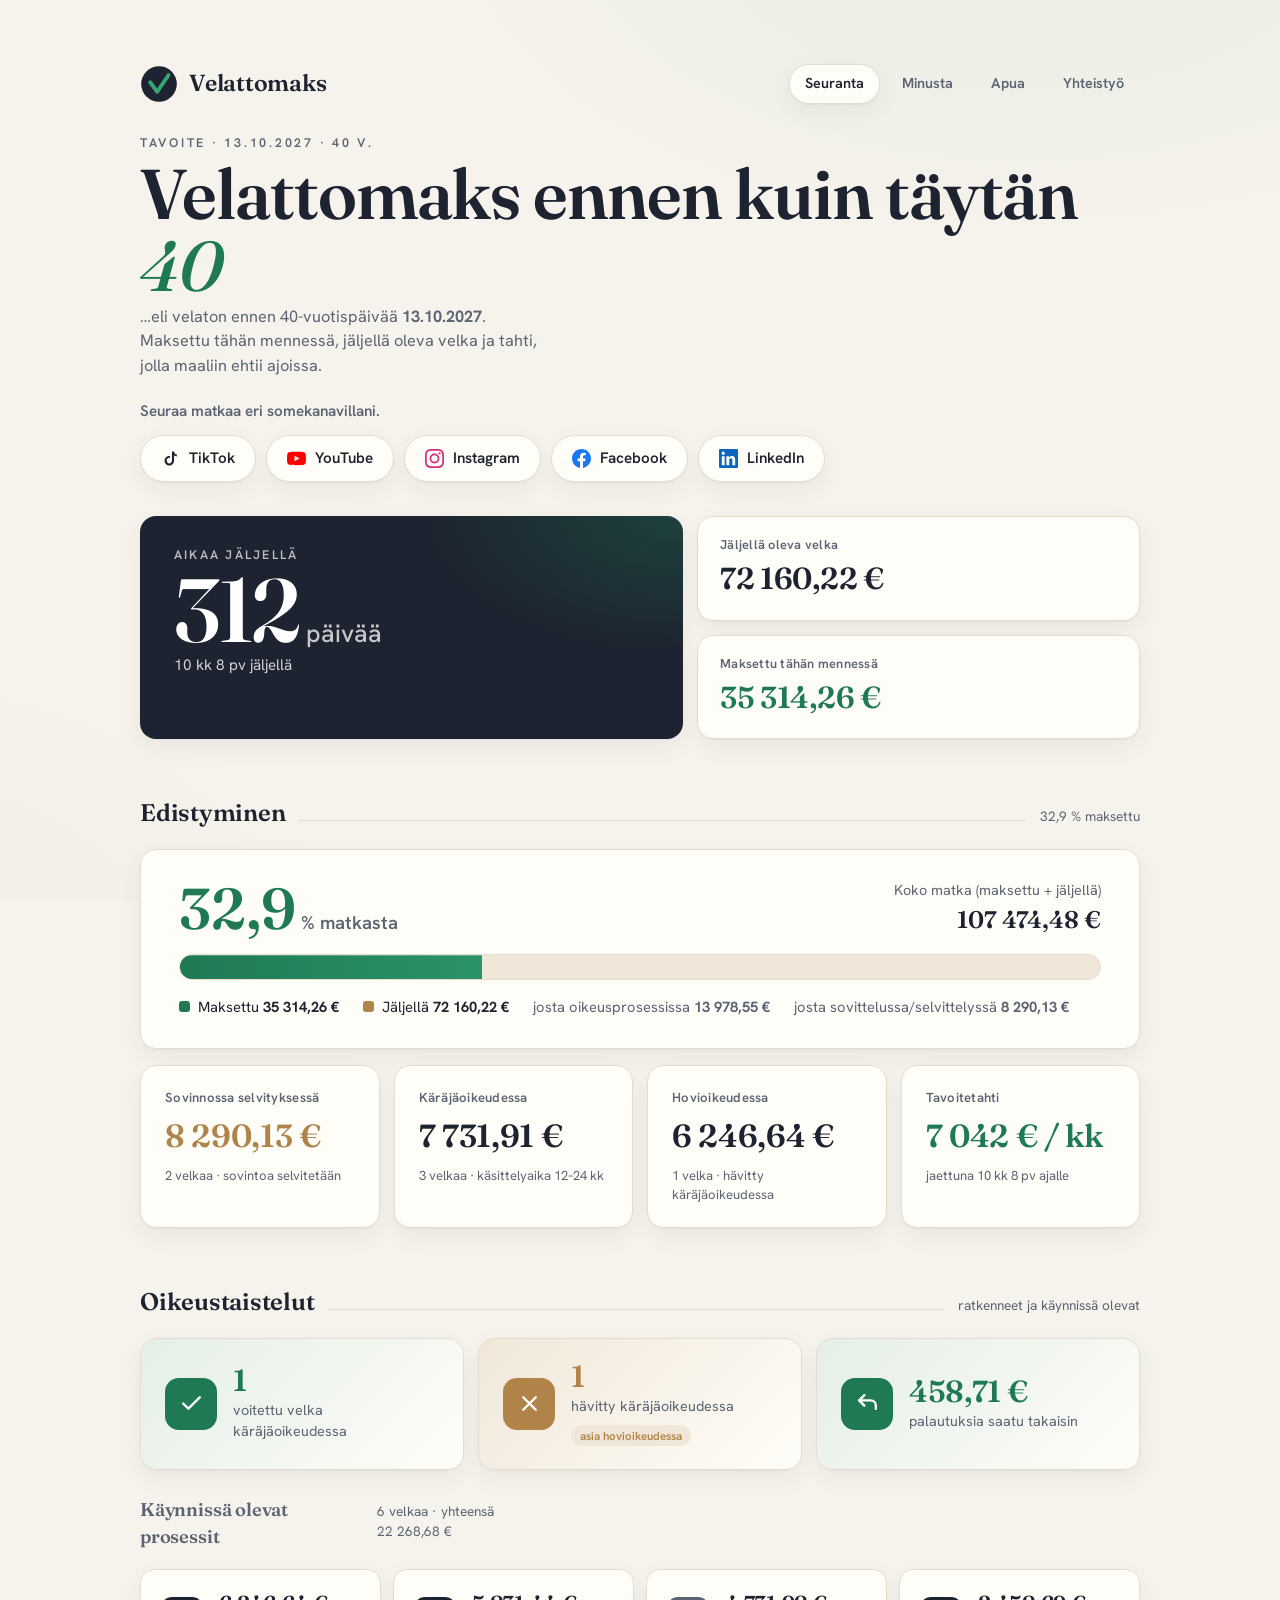
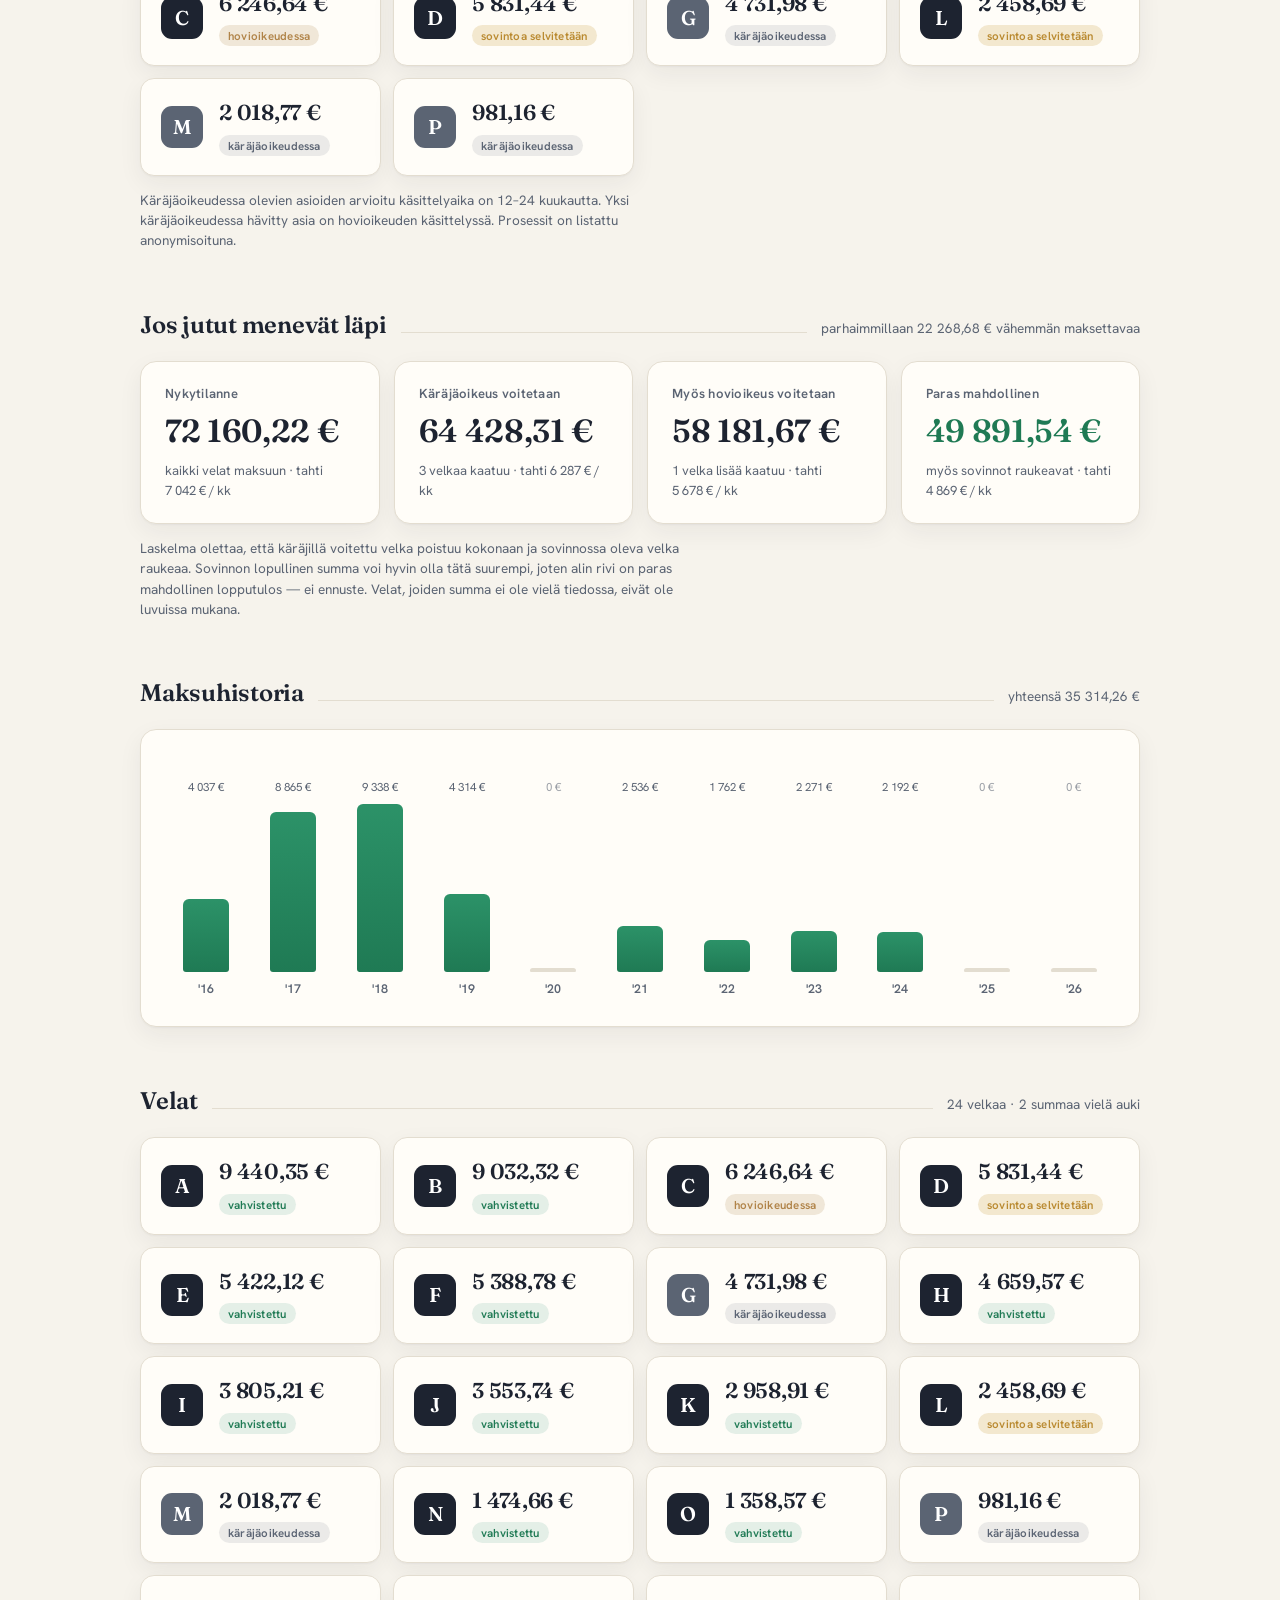
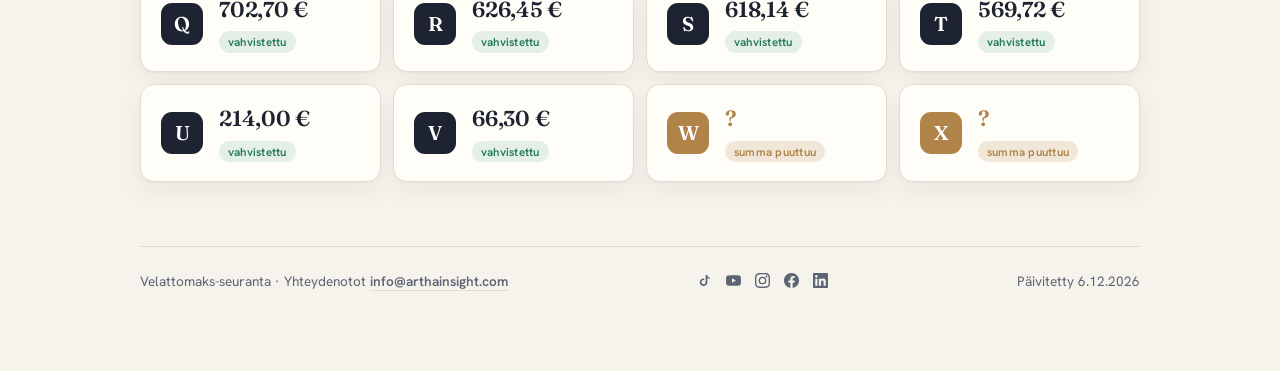
==== commit fec8a396: "Lisää Apua-sivu Uusi /apua kokoaa maksuttomat tukipalvelut neljään ryhmään: akuutti kriisiapu, pelio" ====
--- a/index.html
+++ b/index.html
@@ -24,6 +24,7 @@
     <nav class="nav">
       <a href="/" aria-current="page">Seuranta</a>
       <a href="/minusta">Minusta</a>
+      <a href="/apua">Apua</a>
       <a href="/yhteistyo">Yhteistyö</a>
     </nav>
   </div>
--- a/styles.css
+++ b/styles.css
@@ -195,6 +195,7 @@
   .prose h3{font-family:'Fraunces',serif;font-weight:600;font-size:1.15rem;margin-bottom:10px;letter-spacing:-.01em}
   .prose p{color:var(--ink-soft);line-height:1.7}
   .prose p + p{margin-top:12px}
+  .prose ul + p{margin-top:12px}
   .prose ul{margin:12px 0 0 20px;color:var(--ink-soft);line-height:1.7}
   .prose li + li{margin-top:7px}
   .prose b{color:var(--ink)}
@@ -232,3 +233,19 @@
     .topbar{justify-content:center}
     .nav{justify-content:center}
   }
+
+  /* ---------- Apua-sivun palvelukortit ---------- */
+  .helpgrid{display:grid;grid-template-columns:repeat(auto-fit,minmax(300px,1fr));gap:14px}
+  .help{background:var(--paper-2);border:1px solid var(--line);border-radius:var(--radius);
+    padding:24px 26px;box-shadow:var(--shadow);display:flex;flex-direction:column}
+  .help .t{font-family:'Fraunces',serif;font-weight:600;font-size:1.2rem;letter-spacing:-.01em}
+  .help .num{display:inline-block;margin-top:10px;font-family:'Fraunces',serif;font-size:1.75rem;
+    font-weight:600;color:var(--accent);text-decoration:none;letter-spacing:-.02em;line-height:1.15}
+  .help .num:hover{text-decoration:underline}
+  .help .when{margin-top:6px;font-size:.84rem;color:var(--ink-soft);font-weight:600}
+  .help p{margin-top:10px;color:var(--ink-soft);font-size:.95rem;line-height:1.6;flex:1}
+  .help .go{margin-top:14px;font-size:.9rem;font-weight:600;color:var(--accent);text-decoration:none}
+  .help .go:hover{text-decoration:underline}
+  .help.urgent{background:linear-gradient(135deg,var(--remain-soft),var(--paper-2))}
+  .help.urgent .num{color:var(--remain)}
+  .help.nophone .go{margin-top:12px}
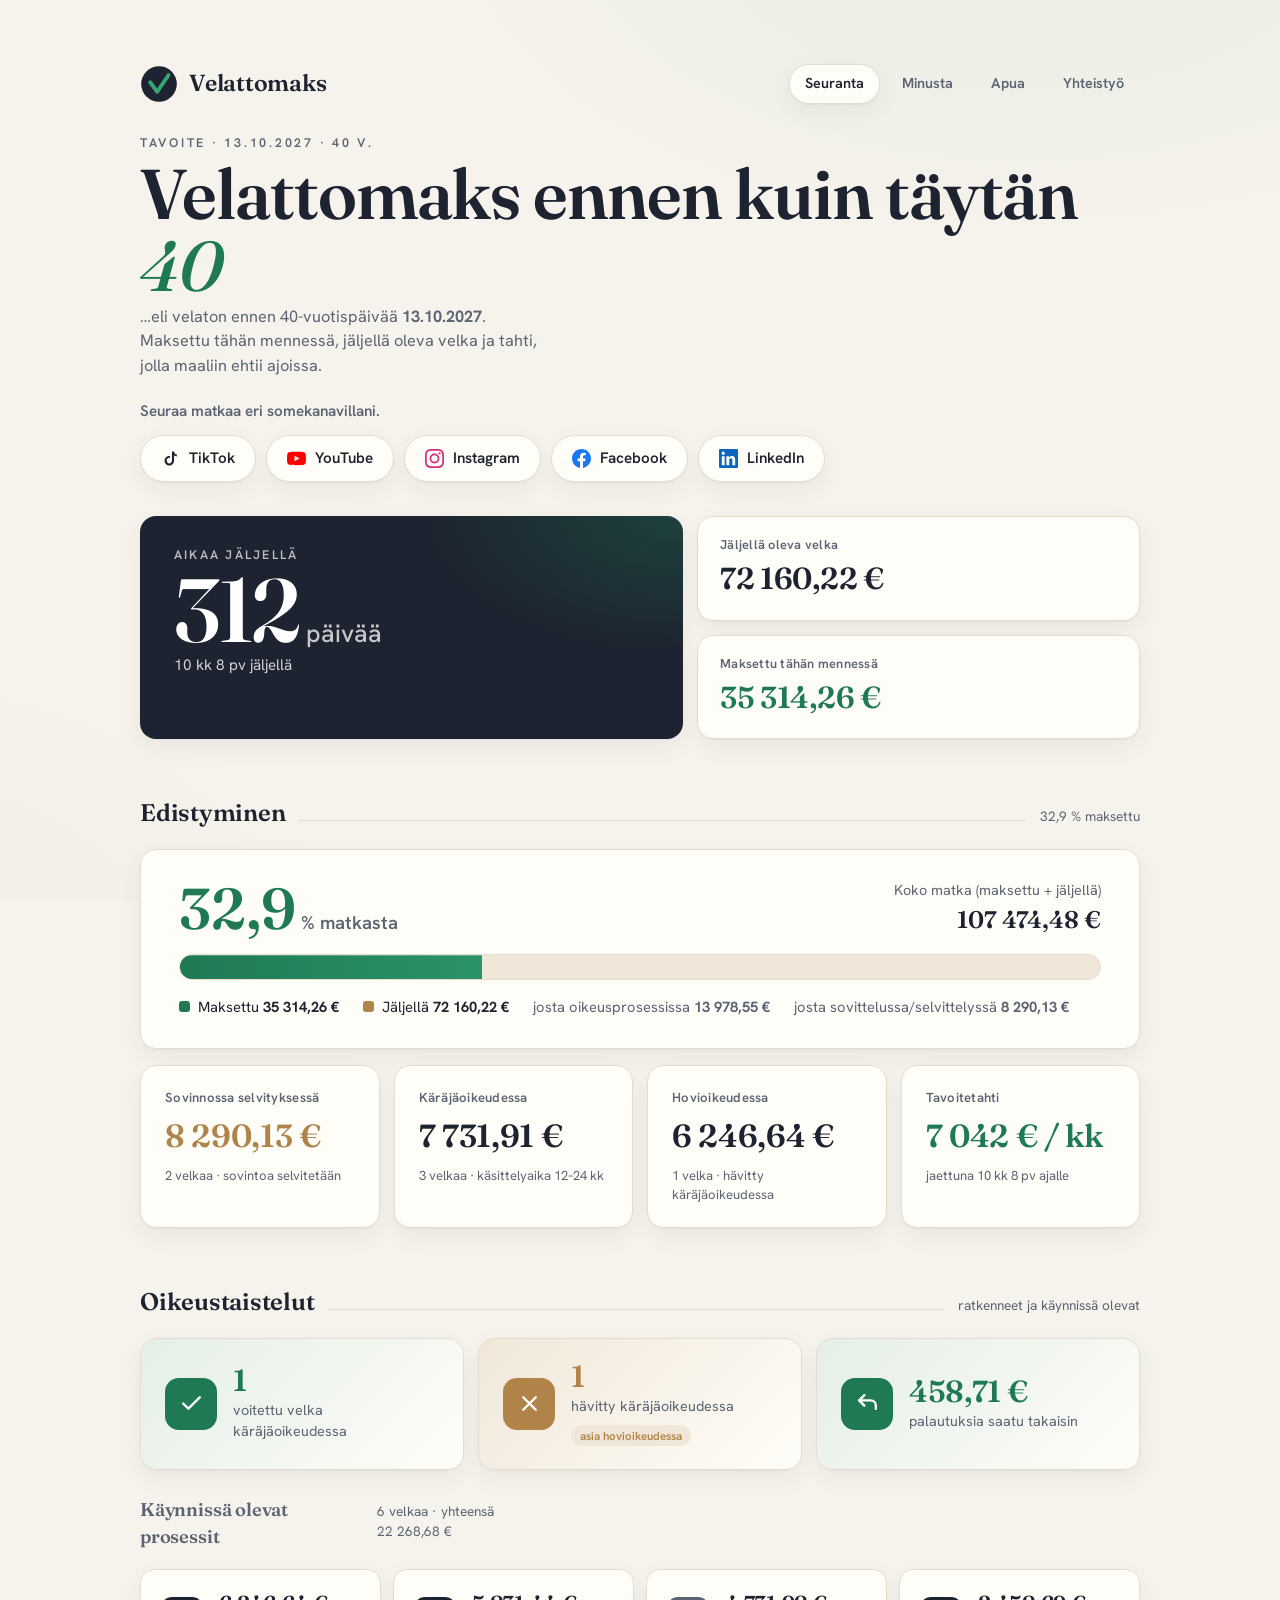
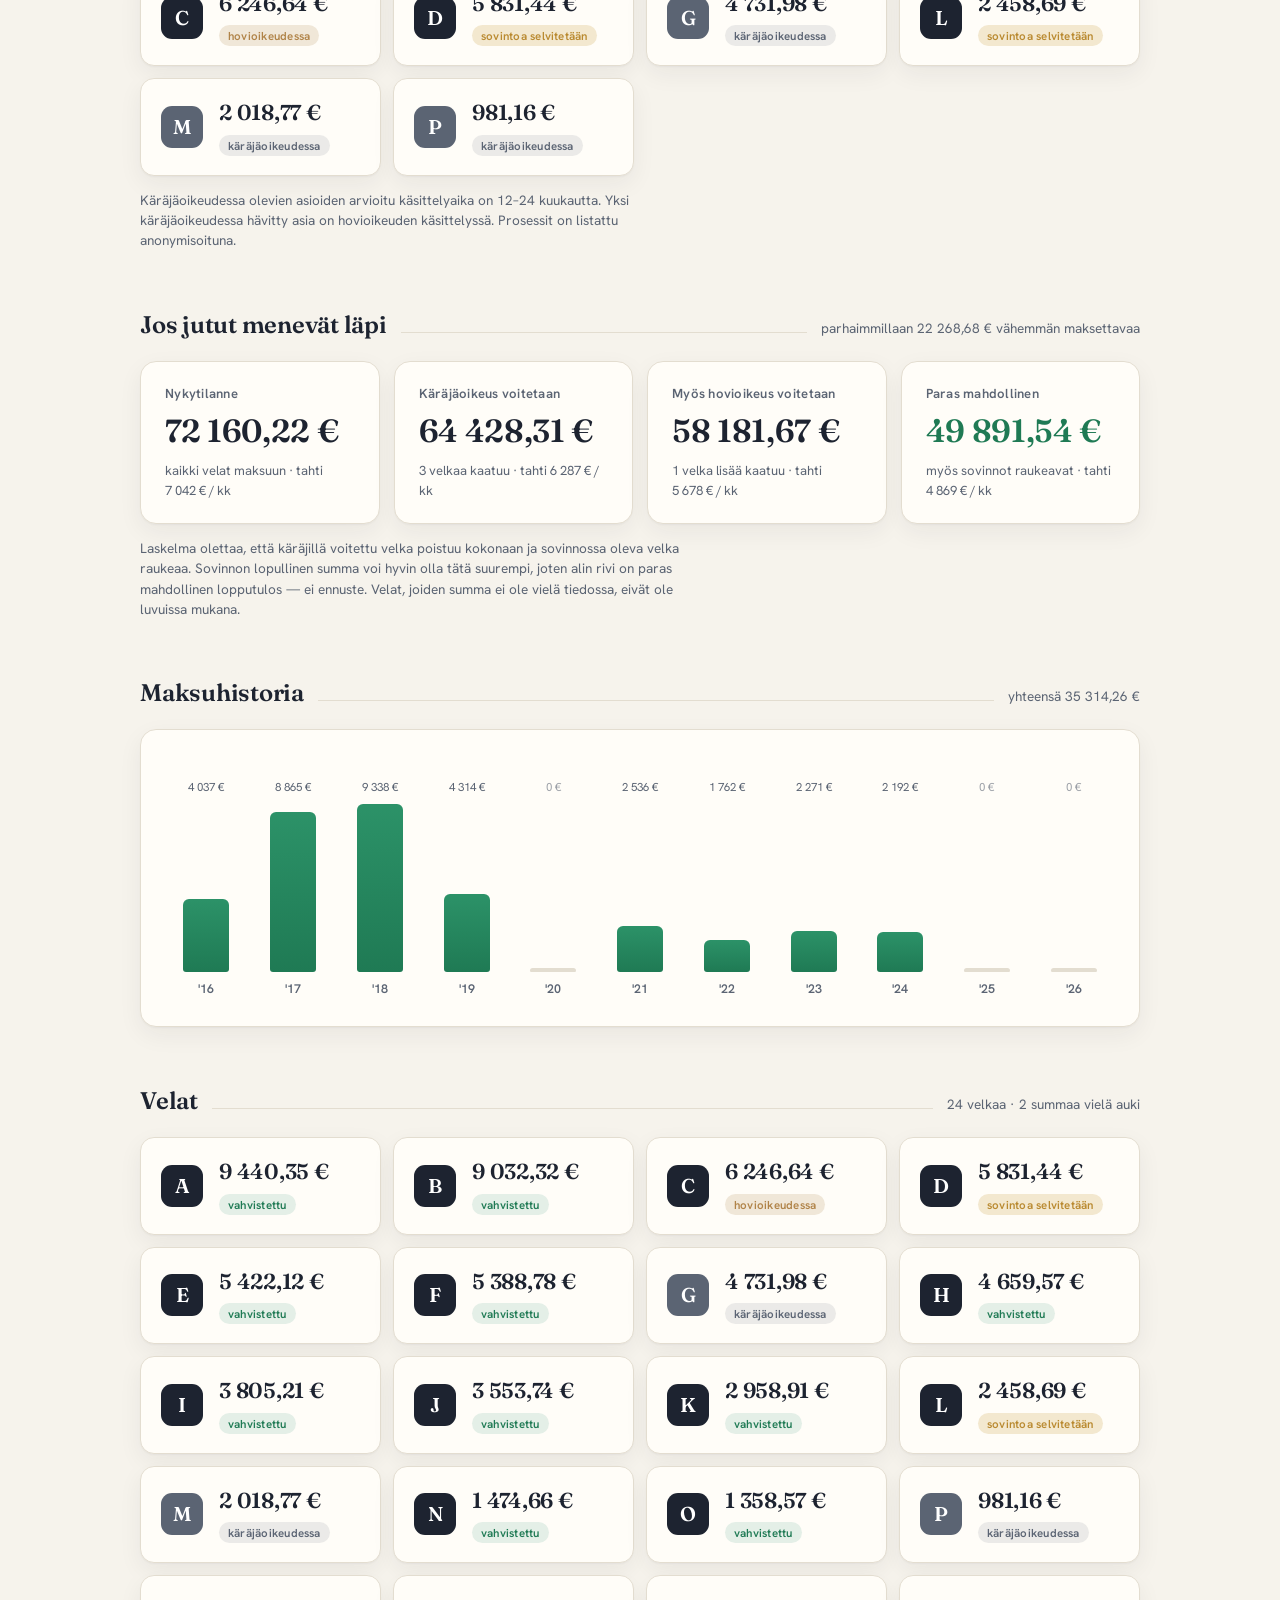
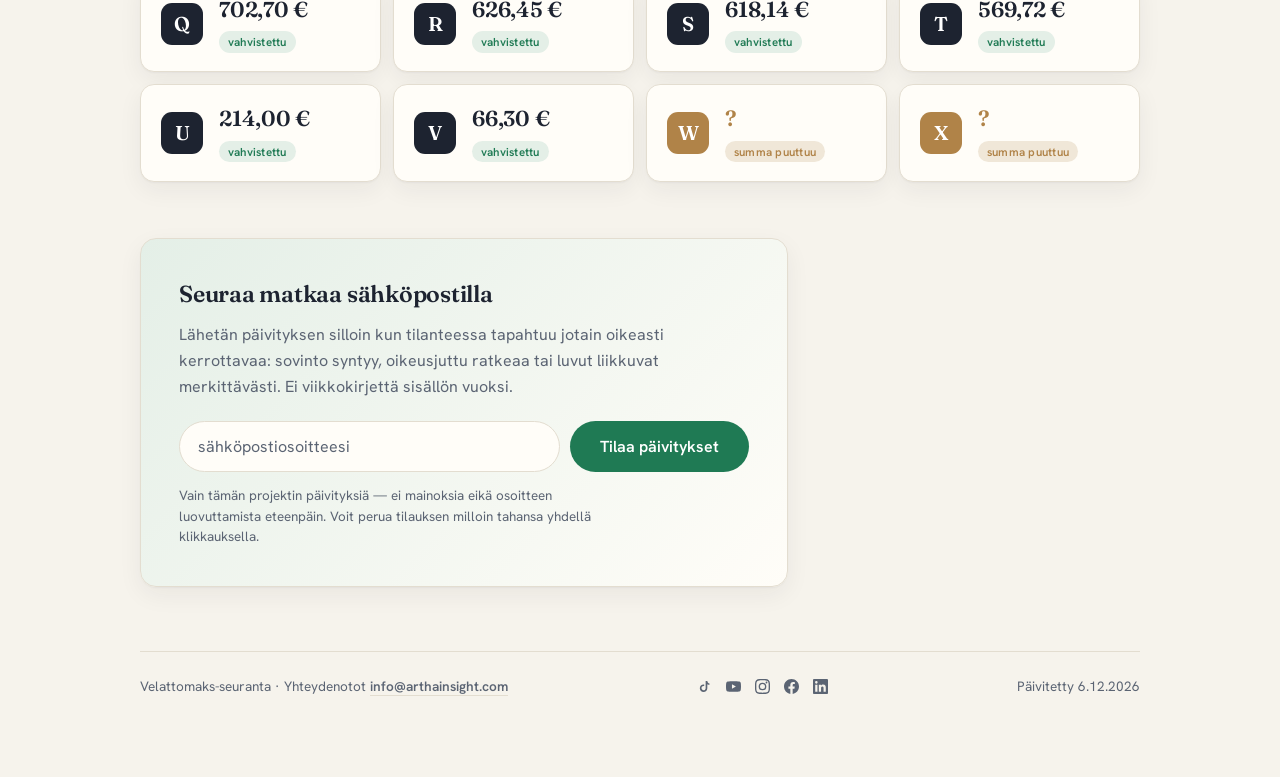
==== commit ae839130: "Lisää sähköpostitilauksen lomake (odottaa MailerLite-tunnisteita) Tilauslomake etusivulle velkalista" ====
--- a/index.html
+++ b/index.html
@@ -5,6 +5,21 @@
 <meta name="viewport" content="width=device-width, initial-scale=1.0">
 <title>Velattomaks ennen 40 — 13.10.2027</title>
 <meta name="description" content="Tavoite: velaton ennen 40-vuotispäivää, 13.10.2027.">
+<link rel="canonical" href="https://velattomaks.fi/">
+<meta property="og:type" content="website">
+<meta property="og:site_name" content="Velattomaks">
+<meta property="og:locale" content="fi_FI">
+<meta property="og:url" content="https://velattomaks.fi/">
+<meta property="og:title" content="Velattomaks ennen 40 — 13.10.2027">
+<meta property="og:description" content="Tavoite: velaton ennen 40-vuotispäivää, 13.10.2027.">
+<meta property="og:image" content="https://velattomaks.fi/og.png">
+<meta property="og:image:width" content="1200">
+<meta property="og:image:height" content="630">
+<meta property="og:image:alt" content="Velattomaks — velaton ennen kuin täytän 40, 13.10.2027">
+<meta name="twitter:card" content="summary_large_image">
+<meta name="twitter:title" content="Velattomaks ennen 40 — 13.10.2027">
+<meta name="twitter:description" content="Tavoite: velaton ennen 40-vuotispäivää, 13.10.2027.">
+<meta name="twitter:image" content="https://velattomaks.fi/og.png">
 <link rel="icon" href="/favicon.svg" type="image/svg+xml">
 <link rel="apple-touch-icon" href="/favicon.svg">
 <link rel="preconnect" href="https://fonts.googleapis.com">
@@ -137,6 +152,22 @@
     <div class="debts" id="debtList"></div>
   </section>
 
+  <section class="reveal" style="animation-delay:.24s">
+    <div class="signup">
+      <h3>Seuraa matkaa sähköpostilla</h3>
+      <p>Lähetän päivityksen silloin kun tilanteessa tapahtuu jotain oikeasti kerrottavaa: sovinto syntyy, oikeusjuttu ratkeaa tai luvut liikkuvat merkittävästi. Ei viikkokirjettä sisällön vuoksi.</p>
+      <!-- MailerLite: korvaa ACCOUNT_ID ja FORM_ID oman tilisi arvoilla (ks. upotuskoodi) -->
+      <form action="https://assets.mailerlite.com/jsonp/ACCOUNT_ID/forms/FORM_ID/subscribe" method="post">
+        <label class="hp" for="hp-i" aria-hidden="true">Jätä tämä tyhjäksi</label>
+        <input class="hp" type="text" id="hp-i" name="b_hp" tabindex="-1" autocomplete="off">
+        <label class="hp" for="email-i">Sähköpostiosoite</label>
+        <input type="email" id="email-i" name="fields[email]" placeholder="sähköpostiosoitteesi" required autocomplete="email">
+        <button type="submit">Tilaa päivitykset</button>
+      </form>
+      <p class="fine">Vain tämän projektin päivityksiä — ei mainoksia eikä osoitteen luovuttamista eteenpäin. Voit perua tilauksen milloin tahansa yhdellä klikkauksella.</p>
+    </div>
+  </section>
+
   <footer>
     <span>Velattomaks-seuranta · Yhteydenotot <a class="foot-mail" href="mailto:info@arthainsight.com">info@arthainsight.com</a></span>
     <span class="foot-soc">
--- a/styles.css
+++ b/styles.css
@@ -249,3 +249,22 @@
   .help.urgent{background:linear-gradient(135deg,var(--remain-soft),var(--paper-2))}
   .help.urgent .num{color:var(--remain)}
   .help.nophone .go{margin-top:12px}
+
+  /* ---------- Sähköpostitilaus ---------- */
+  .signup{background:linear-gradient(135deg,var(--accent-soft),var(--paper-2));
+    border:1px solid var(--line);border-radius:var(--radius);
+    padding:clamp(26px,3.5vw,38px);box-shadow:var(--shadow);max-width:72ch}
+  .signup h3{font-family:'Fraunces',serif;font-weight:600;font-size:1.45rem;letter-spacing:-.01em}
+  .signup > p{color:var(--ink-soft);margin-top:10px;line-height:1.65;max-width:56ch}
+  .signup form{display:flex;gap:10px;margin-top:20px;flex-wrap:wrap}
+  .signup input[type=email]{flex:1;min-width:240px;padding:14px 18px;border-radius:999px;
+    border:1px solid var(--line);background:var(--paper-2);color:var(--ink);
+    font-family:inherit;font-size:1rem}
+  .signup input[type=email]::placeholder{color:var(--ink-soft)}
+  .signup input[type=email]:focus{outline:2px solid var(--accent);outline-offset:1px;border-color:transparent}
+  .signup button{padding:14px 30px;border:0;border-radius:999px;background:var(--accent);color:#fff;
+    font-family:inherit;font-weight:600;font-size:1rem;cursor:pointer;
+    transition:transform .16s ease,box-shadow .16s ease}
+  .signup button:hover{transform:translateY(-2px);box-shadow:0 6px 20px rgba(31,122,84,.3)}
+  .signup .fine{margin-top:14px;font-size:.84rem;color:var(--ink-soft);line-height:1.55;max-width:56ch}
+  .signup .hp{position:absolute;left:-9999px;width:1px;height:1px;overflow:hidden}
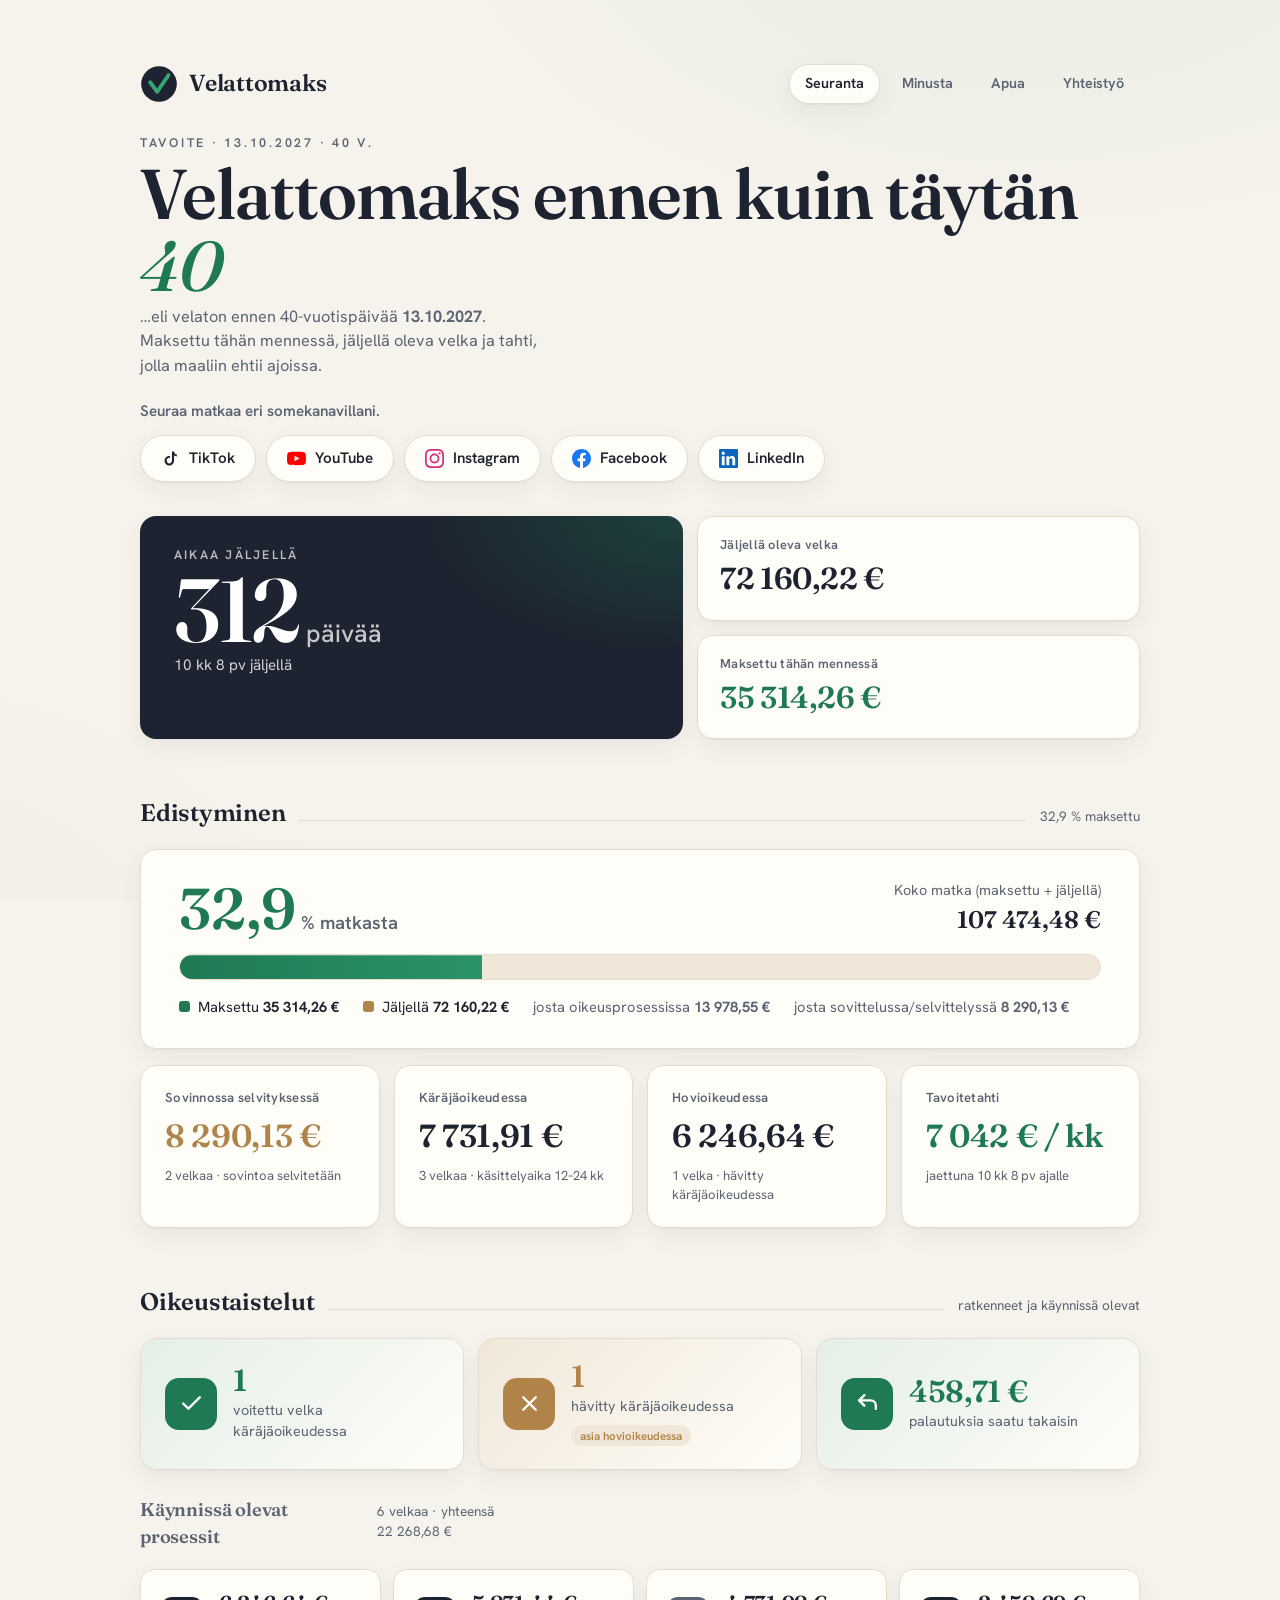
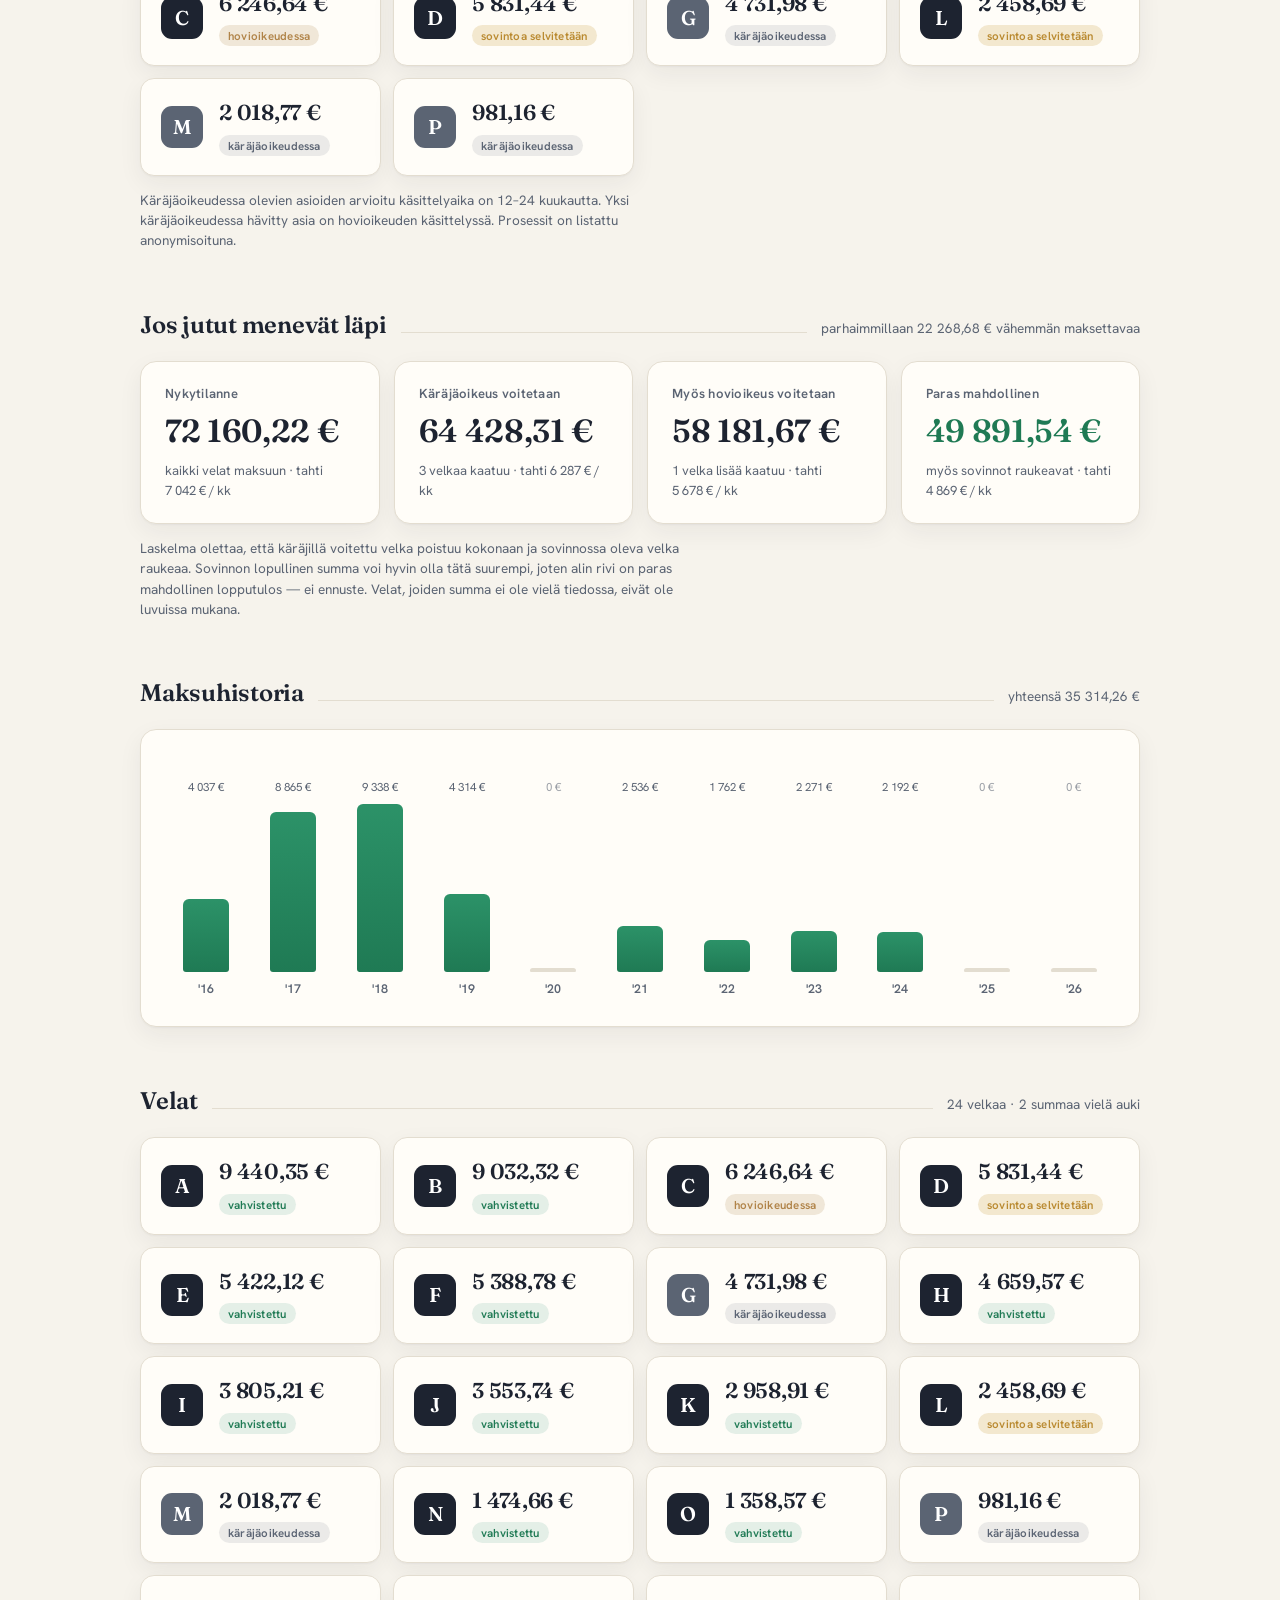
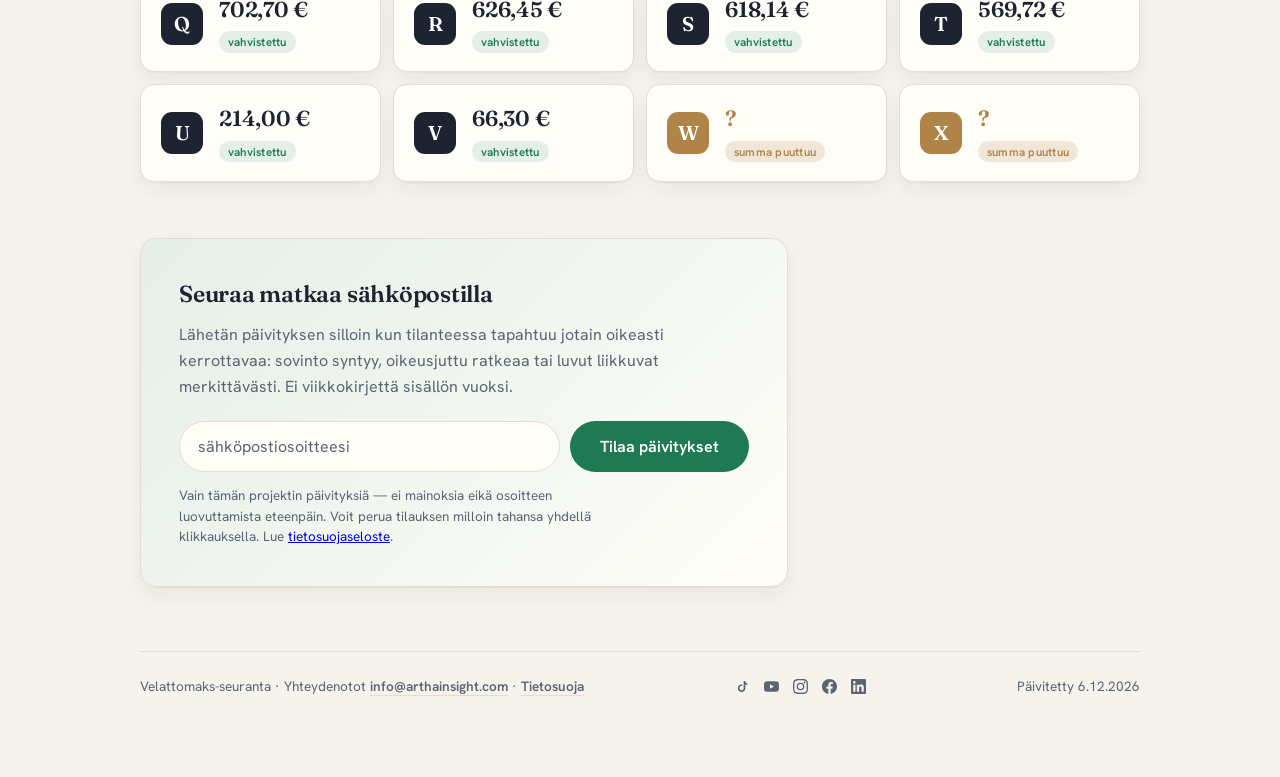
==== commit 87e1cd00: "Kytke sähköpostitilaus ja lisää tietosuojaseloste Tilauslomakkeeseen oikeat MailerLite-tunnisteet. s" ====
--- a/index.html
+++ b/index.html
@@ -156,20 +156,19 @@
     <div class="signup">
       <h3>Seuraa matkaa sähköpostilla</h3>
       <p>Lähetän päivityksen silloin kun tilanteessa tapahtuu jotain oikeasti kerrottavaa: sovinto syntyy, oikeusjuttu ratkeaa tai luvut liikkuvat merkittävästi. Ei viikkokirjettä sisällön vuoksi.</p>
-      <!-- MailerLite: korvaa ACCOUNT_ID ja FORM_ID oman tilisi arvoilla (ks. upotuskoodi) -->
-      <form action="https://assets.mailerlite.com/jsonp/ACCOUNT_ID/forms/FORM_ID/subscribe" method="post">
+      <form action="https://assets.mailerlite.com/jsonp/2652149/forms/199554413100008594/subscribe" method="post">
         <label class="hp" for="hp-i" aria-hidden="true">Jätä tämä tyhjäksi</label>
         <input class="hp" type="text" id="hp-i" name="b_hp" tabindex="-1" autocomplete="off">
         <label class="hp" for="email-i">Sähköpostiosoite</label>
         <input type="email" id="email-i" name="fields[email]" placeholder="sähköpostiosoitteesi" required autocomplete="email">
         <button type="submit">Tilaa päivitykset</button>
       </form>
-      <p class="fine">Vain tämän projektin päivityksiä — ei mainoksia eikä osoitteen luovuttamista eteenpäin. Voit perua tilauksen milloin tahansa yhdellä klikkauksella.</p>
+      <p class="fine">Vain tämän projektin päivityksiä — ei mainoksia eikä osoitteen luovuttamista eteenpäin. Voit perua tilauksen milloin tahansa yhdellä klikkauksella. Lue <a href="/tietosuoja">tietosuojaseloste</a>.</p>
     </div>
   </section>
 
   <footer>
-    <span>Velattomaks-seuranta · Yhteydenotot <a class="foot-mail" href="mailto:info@arthainsight.com">info@arthainsight.com</a></span>
+    <span>Velattomaks-seuranta · Yhteydenotot <a class="foot-mail" href="mailto:info@arthainsight.com">info@arthainsight.com</a> · <a class="foot-mail" href="/tietosuoja">Tietosuoja</a></span>
     <span class="foot-soc">
       <a class="tt-foot" href="https://www.tiktok.com/@velattomaks.fi" target="_blank" rel="noopener noreferrer" aria-label="TikTok" title="TikTok">
         <svg viewBox="0 0 24 24" fill="currentColor" aria-hidden="true"><path d="M16.5 3c.3 2.1 1.6 3.73 3.5 4.03v2.34c-1.2 0-2.4-.38-3.5-1.02v6.43c0 3.31-2.69 6-6 6s-6-2.69-6-6 2.69-6 6-6c.34 0 .67.03 1 .08v2.42c-.32-.1-.66-.16-1-.16-1.83 0-3.33 1.5-3.33 3.34S8.67 18.17 10.5 18.17s3.33-1.5 3.33-3.34V3h2.67z"/></svg>
@@ -353,5 +352,6 @@
 render();
 setInterval(render, 60000); // päivitä countdown minuutin välein
 </script>
+<script src="/signup.js"></script>
 </body>
 </html>
